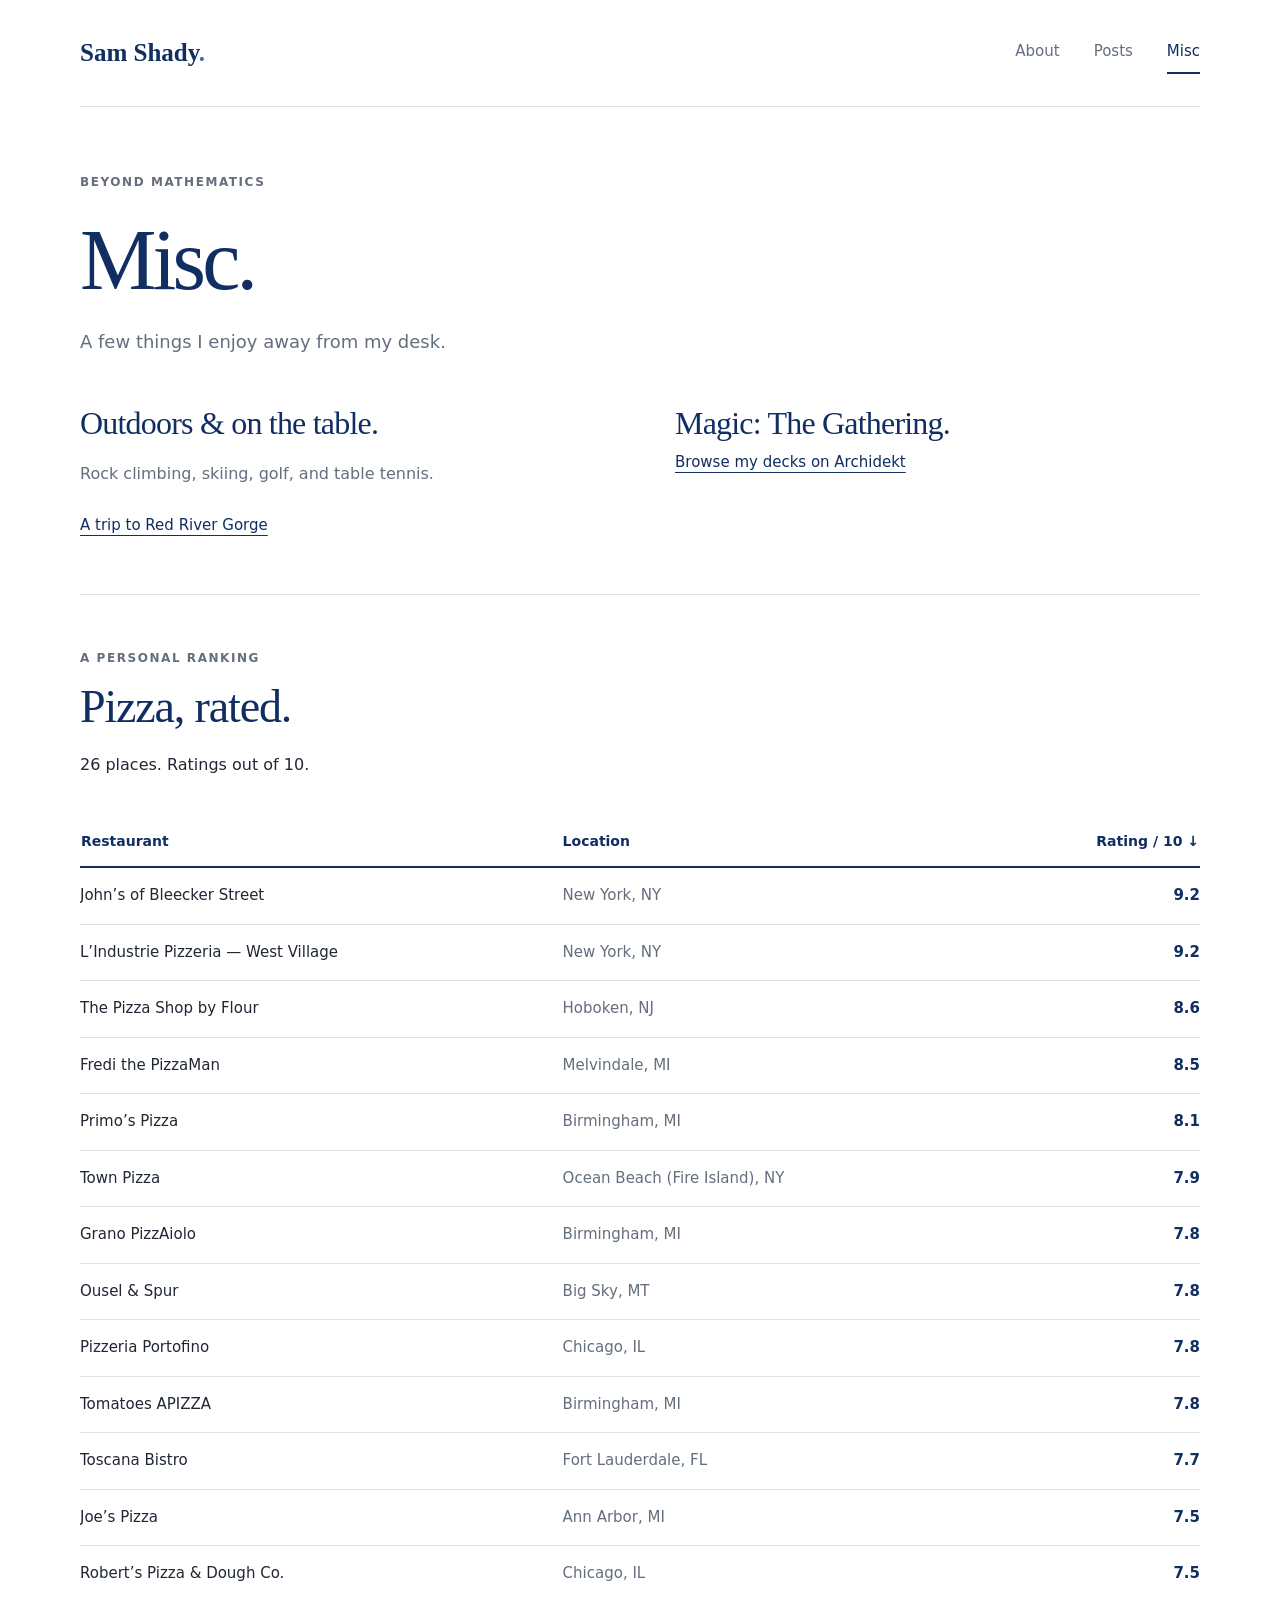
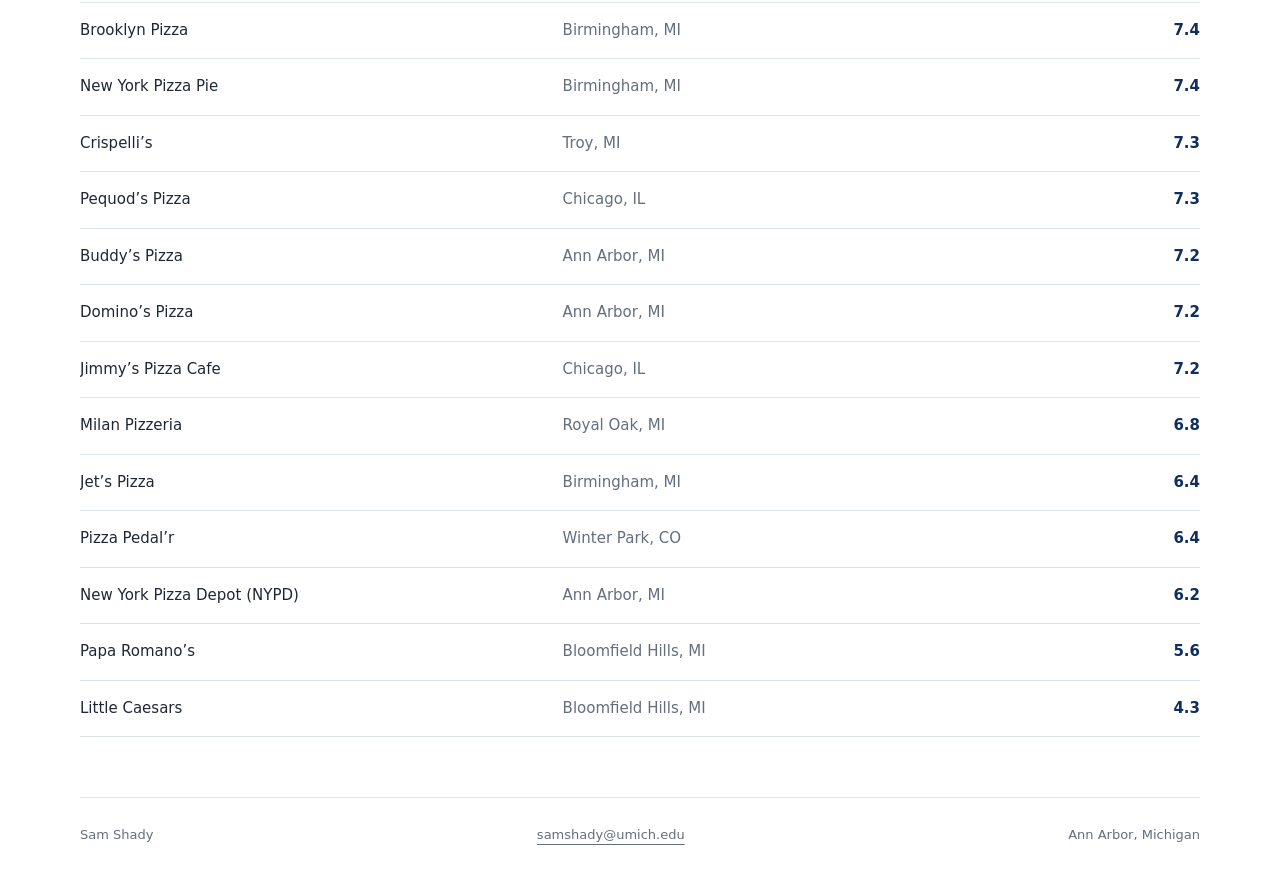
==== misc/index.html @ 06f69445 "Build Sam Shady's editorial portfolio with About, Posts, Misc, and News" ====
<!doctype html><html lang="en"><head><meta charset="utf-8"><meta name="viewport" content="width=device-width, initial-scale=1"><title>Misc | Sam Shady</title><meta name="description" content="Sam Shady is a University of Michigan mathematics student interested in topology, combinatorics, optimization, and computational mathematics."><link rel="icon" href="../assets/favicon.svg" type="image/svg+xml"><link rel="stylesheet" href="../assets/style.css"><script src="../assets/site.js" defer></script></head><body><a class="skip" href="#main">Skip to content</a><header><a class="wordmark" href="../">Sam Shady<span class="wordmark-dot">.</span></a><nav aria-label="Main navigation"><a href="../">About</a><a href="../posts/">Posts</a><a href="../misc/" aria-current="page">Misc</a></nav></header><main id="main"><section class="page-heading"><p class="eyebrow">Beyond mathematics</p><h1>Misc.</h1><p>A few things I enjoy away from my desk.</p></section><section class="hobbies" aria-label="Personal interests"><div><h2>Outdoors &amp; on the table.</h2><p>Rock climbing, skiing, golf, and table tennis.</p><a class="text-link" href="../posts/red-river-gorge/">A trip to Red River Gorge</a></div><div><h2>Magic: The Gathering.</h2><a class="text-link" href="https://archidekt.com/folders/1912060">Browse my decks on Archidekt</a></div></section><section class="section pizza-section"><div class="section-head"><p class="eyebrow">A personal ranking</p><h2>Pizza, rated.</h2><p>26 places. Ratings out of 10.</p></div><div class="table-wrap"><table id="pizza-table"><caption class="sr-only">Sam’s pizza ratings. Select a column heading to sort.</caption><thead><tr><th scope="col" aria-sort="none"><button type="button" data-sort="0">Restaurant</button></th><th scope="col" aria-sort="none"><button type="button" data-sort="1">Location</button></th><th scope="col" aria-sort="descending"><button type="button" data-sort="2">Rating / 10</button></th></tr></thead><tbody><tr><td>John’s of Bleecker Street</td><td>New York, NY</td><td class="rating">9.2</td></tr><tr><td>L’Industrie Pizzeria — West Village</td><td>New York, NY</td><td class="rating">9.2</td></tr><tr><td>The Pizza Shop by Flour</td><td>Hoboken, NJ</td><td class="rating">8.6</td></tr><tr><td>Fredi the PizzaMan</td><td>Melvindale, MI</td><td class="rating">8.5</td></tr><tr><td>Primo’s Pizza</td><td>Birmingham, MI</td><td class="rating">8.1</td></tr><tr><td>Town Pizza</td><td>Ocean Beach (Fire Island), NY</td><td class="rating">7.9</td></tr><tr><td>Grano PizzAiolo</td><td>Birmingham, MI</td><td class="rating">7.8</td></tr><tr><td>Ousel &amp; Spur</td><td>Big Sky, MT</td><td class="rating">7.8</td></tr><tr><td>Pizzeria Portofino</td><td>Chicago, IL</td><td class="rating">7.8</td></tr><tr><td>Tomatoes APIZZA</td><td>Birmingham, MI</td><td class="rating">7.8</td></tr><tr><td>Toscana Bistro</td><td>Fort Lauderdale, FL</td><td class="rating">7.7</td></tr><tr><td>Joe’s Pizza</td><td>Ann Arbor, MI</td><td class="rating">7.5</td></tr><tr><td>Robert’s Pizza &amp; Dough Co.</td><td>Chicago, IL</td><td class="rating">7.5</td></tr><tr><td>Brooklyn Pizza</td><td>Birmingham, MI</td><td class="rating">7.4</td></tr><tr><td>New York Pizza Pie</td><td>Birmingham, MI</td><td class="rating">7.4</td></tr><tr><td>Crispelli’s</td><td>Troy, MI</td><td class="rating">7.3</td></tr><tr><td>Pequod’s Pizza</td><td>Chicago, IL</td><td class="rating">7.3</td></tr><tr><td>Buddy’s Pizza</td><td>Ann Arbor, MI</td><td class="rating">7.2</td></tr><tr><td>Domino’s Pizza</td><td>Ann Arbor, MI</td><td class="rating">7.2</td></tr><tr><td>Jimmy’s Pizza Cafe</td><td>Chicago, IL</td><td class="rating">7.2</td></tr><tr><td>Milan Pizzeria</td><td>Royal Oak, MI</td><td class="rating">6.8</td></tr><tr><td>Jet’s Pizza</td><td>Birmingham, MI</td><td class="rating">6.4</td></tr><tr><td>Pizza Pedal’r</td><td>Winter Park, CO</td><td class="rating">6.4</td></tr><tr><td>New York Pizza Depot (NYPD)</td><td>Ann Arbor, MI</td><td class="rating">6.2</td></tr><tr><td>Papa Romano’s</td><td>Bloomfield Hills, MI</td><td class="rating">5.6</td></tr><tr><td>Little Caesars</td><td>Bloomfield Hills, MI</td><td class="rating">4.3</td></tr></tbody></table></div><p class="sr-only" id="sort-status" aria-live="polite"></p></section></main><footer><span>Sam Shady</span><a href="mailto:samshady@umich.edu">samshady@umich.edu</a><span>Ann Arbor, Michigan</span></footer></body></html>
---- assets/style.css ----
:root{--blue:#102e62;--ink:#202734;--muted:#646e7c;--line:#dce2ea;--pale:#f3f6fa;--serif:Georgia,'Times New Roman',serif}*{box-sizing:border-box}body{margin:0;background:#fff;color:var(--ink);font-family:system-ui,-apple-system,BlinkMacSystemFont,'Segoe UI',sans-serif;font-size:16px;line-height:1.7}a{color:var(--blue);text-decoration-thickness:1px;text-underline-offset:5px}a:hover{text-decoration:underline}a:focus-visible,button:focus-visible{outline:3px solid #4381ce;outline-offset:5px}header,main,footer{width:min(1120px,calc(100% - 96px));margin:auto}header{padding:32px 0;display:flex;justify-content:space-between;align-items:center;border-bottom:1px solid var(--line)}.wordmark{font:700 25px var(--serif);text-decoration:none;color:var(--blue)}.wordmark-dot,.heading-dot{color:#426aab}nav{display:flex;gap:34px}nav a{font-size:15px;text-decoration:none;padding:7px 0;color:var(--muted)}nav a[aria-current]{color:var(--blue);border-bottom:2px solid var(--blue)}h1,h2,h3{font-family:var(--serif);font-weight:400;color:var(--blue);line-height:1.13;margin:0}h1{font-size:clamp(52px,7vw,86px);letter-spacing:-.045em}h2{font-size:clamp(32px,4vw,46px);letter-spacing:-.025em}h3{font-size:27px}p{margin:18px 0}.eyebrow{font-size:12px;letter-spacing:.13em;text-transform:uppercase;color:var(--muted);font-weight:600;margin:0 0 20px;line-height:1.6}.intro{padding:78px 0 76px;display:grid;grid-template-columns:minmax(0,1fr) 240px;gap:80px;align-items:center}.bio{font-size:18px;line-height:1.85;margin:26px 0 28px;max-width:720px}.contact{display:flex;gap:12px 24px;flex-wrap:wrap;font-size:14px}.portrait{height:290px;background:var(--pale);border:1px solid var(--line);display:flex;flex-direction:column;justify-content:center;align-items:center;gap:36px;color:var(--muted);font-size:12px;letter-spacing:.05em}.portrait-initials{font:400 78px var(--serif);color:#a7b7ce}.section{padding:54px 0 60px;border-top:1px solid var(--line)}.section-head{margin-bottom:38px}.section-head .eyebrow{margin-bottom:13px}.research-grid{display:grid;grid-template-columns:1.15fr 1fr;gap:65px;align-items:start}.research-grid p{color:#414d5f}.text-link{display:inline-block;font-size:15px;margin-top:8px}.research-placeholder{margin:0}.research-placeholder>div{background:var(--pale);min-height:260px;border:1px solid var(--line);display:flex;align-items:center;justify-content:center;flex-direction:column;color:var(--muted)}.math-label{font:italic 62px var(--serif);color:#97abc7}.research-placeholder p{font-size:13px;color:var(--muted);margin:20px 0 0}figcaption{font-size:13px;color:var(--muted);margin-top:10px;line-height:1.6}.news{padding:0;margin:0;list-style:none}.news li{display:grid;grid-template-columns:160px 1fr;gap:28px;padding:21px 0;border-bottom:1px solid var(--line)}.news li:first-child{padding-top:0}.news li:last-child{border:0}.news time{color:var(--muted);font-size:14px;padding-top:3px}.news p{margin:0;max-width:760px}.course-year{display:grid;grid-template-columns:160px 1fr;gap:28px;margin-top:26px}.course-year h3{font-size:28px}.course-year ul{list-style:none;margin:0;padding:0}.course-year li{display:grid;grid-template-columns:95px 1fr 65px;gap:18px;padding:13px 0;border-bottom:1px solid var(--line);font-size:15px}.course-code{color:var(--muted);font-size:13px;padding-top:2px}.term{color:var(--muted);font-size:13px;text-align:right;padding-top:2px}.current{color:var(--blue);font-weight:600}footer{display:flex;justify-content:space-between;gap:20px;border-top:1px solid var(--line);padding:26px 0 34px;font-size:13px;color:var(--muted)}footer a{color:var(--muted)}.page-heading{padding:66px 0 48px}.page-heading>p:last-child{font-size:18px;color:var(--muted);margin-bottom:0}.filters{display:flex;gap:10px;flex-wrap:wrap;padding:0 0 28px;border-bottom:1px solid var(--line)}button{font:inherit;cursor:pointer} .filters button{font-size:14px;border:1px solid var(--line);background:white;color:var(--blue);padding:8px 21px;border-radius:2px}.filters button[aria-pressed=true]{background:var(--blue);color:white;border-color:var(--blue)}.post-row{display:grid;grid-template-columns:160px 1fr;gap:28px;border-bottom:1px solid var(--line);padding:34px 0}.post-row:last-child{border-bottom:0;margin-bottom:50px}.post-meta{font-size:13px;color:var(--muted);display:flex;flex-direction:column;gap:12px;padding-top:5px}.post-meta span{color:var(--blue);font-size:12px;text-transform:uppercase;letter-spacing:.09em}.post-row h2{font-size:32px;letter-spacing:-.02em}.post-row h2 a{text-decoration:none}.post-row p{margin:13px 0;color:#566171;max-width:740px;line-height:1.7}.read-link{font-size:14px}.post-detail{max-width:900px;margin:0 auto;padding:40px 0 65px}.back-link{display:inline-block;font-size:14px;margin-bottom:46px}.post-detail h1{font-size:clamp(40px,6vw,65px);max-width:900px;line-height:1.14;letter-spacing:-.035em}.detail-time{display:block;color:var(--muted);font-size:14px;margin:25px 0}.post-body{font-size:19px;line-height:1.8;margin-bottom:30px;max-width:780px}.post-figure{margin:36px 0 0}.post-figure img{display:block;width:100%;height:auto;max-height:1100px;object-fit:contain;background:var(--pale)}.pdf-preview{width:100%;height:820px;border:1px solid var(--line);margin-top:20px}.hobbies{display:grid;grid-template-columns:1fr 1fr;gap:70px;padding-bottom:56px}.hobbies h2{font-size:32px}.hobbies p{color:var(--muted)}.table-wrap{overflow:auto}table{border-collapse:collapse;width:100%;font-size:15px}th{text-align:left;border-bottom:2px solid var(--blue);color:var(--blue)}th button{color:inherit;padding:12px 0;background:none;border:0;text-align:left;font-size:14px;font-weight:600}th[aria-sort=descending] button::after{content:' ↓'}th[aria-sort=ascending] button::after{content:' ↑'}td{padding:15px 0;border-bottom:1px solid var(--line)}td+td,th+th{padding-left:22px}td:nth-child(2){color:var(--muted)}.rating{font-variant-numeric:tabular-nums;font-weight:600;color:var(--blue);text-align:right}th:last-child{text-align:right}th:last-child button{text-align:right}#empty-posts{padding:30px 0 80px;color:var(--muted)}[hidden]{display:none!important}.skip,.sr-only{position:absolute;width:1px;height:1px;padding:0;margin:-1px;overflow:hidden;clip:rect(0,0,0,0);white-space:nowrap;border:0}.skip:focus{clip:auto;width:auto;height:auto;padding:10px;top:0;left:0;z-index:10;background:white}
@media(max-width:800px){header,main,footer{width:calc(100% - 48px)}.intro{gap:35px;grid-template-columns:minmax(0,1fr) 170px;padding:55px 0}.portrait{height:230px}.bio{font-size:17px}.research-grid{gap:30px}.news li,.course-year,.post-row{grid-template-columns:125px 1fr;gap:18px}.course-year li{grid-template-columns:85px 1fr 58px;gap:10px}.hobbies{gap:30px}}
@media(max-width:600px){header,main,footer{width:calc(100% - 36px)}header{padding:22px 0}.wordmark{font-size:23px}nav{gap:18px}nav a{font-size:14px}.intro{grid-template-columns:1fr;gap:30px;padding:42px 0}.intro .eyebrow{font-size:11px;letter-spacing:.09em}.portrait{width:180px;height:210px;gap:25px}.portrait-initials{font-size:60px}.research-grid{grid-template-columns:1fr;gap:30px}.section{padding:38px 0}.section-head{margin-bottom:26px}.news li,.course-year,.post-row{grid-template-columns:1fr;gap:8px}.news li{padding:20px 0}.news time{font-size:13px}.course-year{margin-top:30px}.course-year li{grid-template-columns:78px minmax(0,1fr) 52px;gap:8px;font-size:14px}.course-code,.term{font-size:12px}.page-heading{padding:43px 0 30px}.post-row{padding:27px 0}.post-meta{flex-direction:row;justify-content:space-between;gap:10px}.post-row h2{font-size:29px}.hobbies{grid-template-columns:1fr;gap:34px;padding-bottom:40px}.hobbies h2{font-size:29px}.post-body{font-size:17px}.pdf-preview{height:570px}.detail-time{font-size:13px}.back-link{margin-bottom:30px}.post-detail{padding-top:25px}.post-detail h1{font-size:43px}footer{flex-wrap:wrap;justify-content:flex-start;gap:10px 25px;font-size:12px}table{font-size:14px}td:nth-child(2){font-size:13px}td{padding:13px 0}td+td,th+th{padding-left:14px}th button{font-size:13px}.pizza-section h2{font-size:40px}}
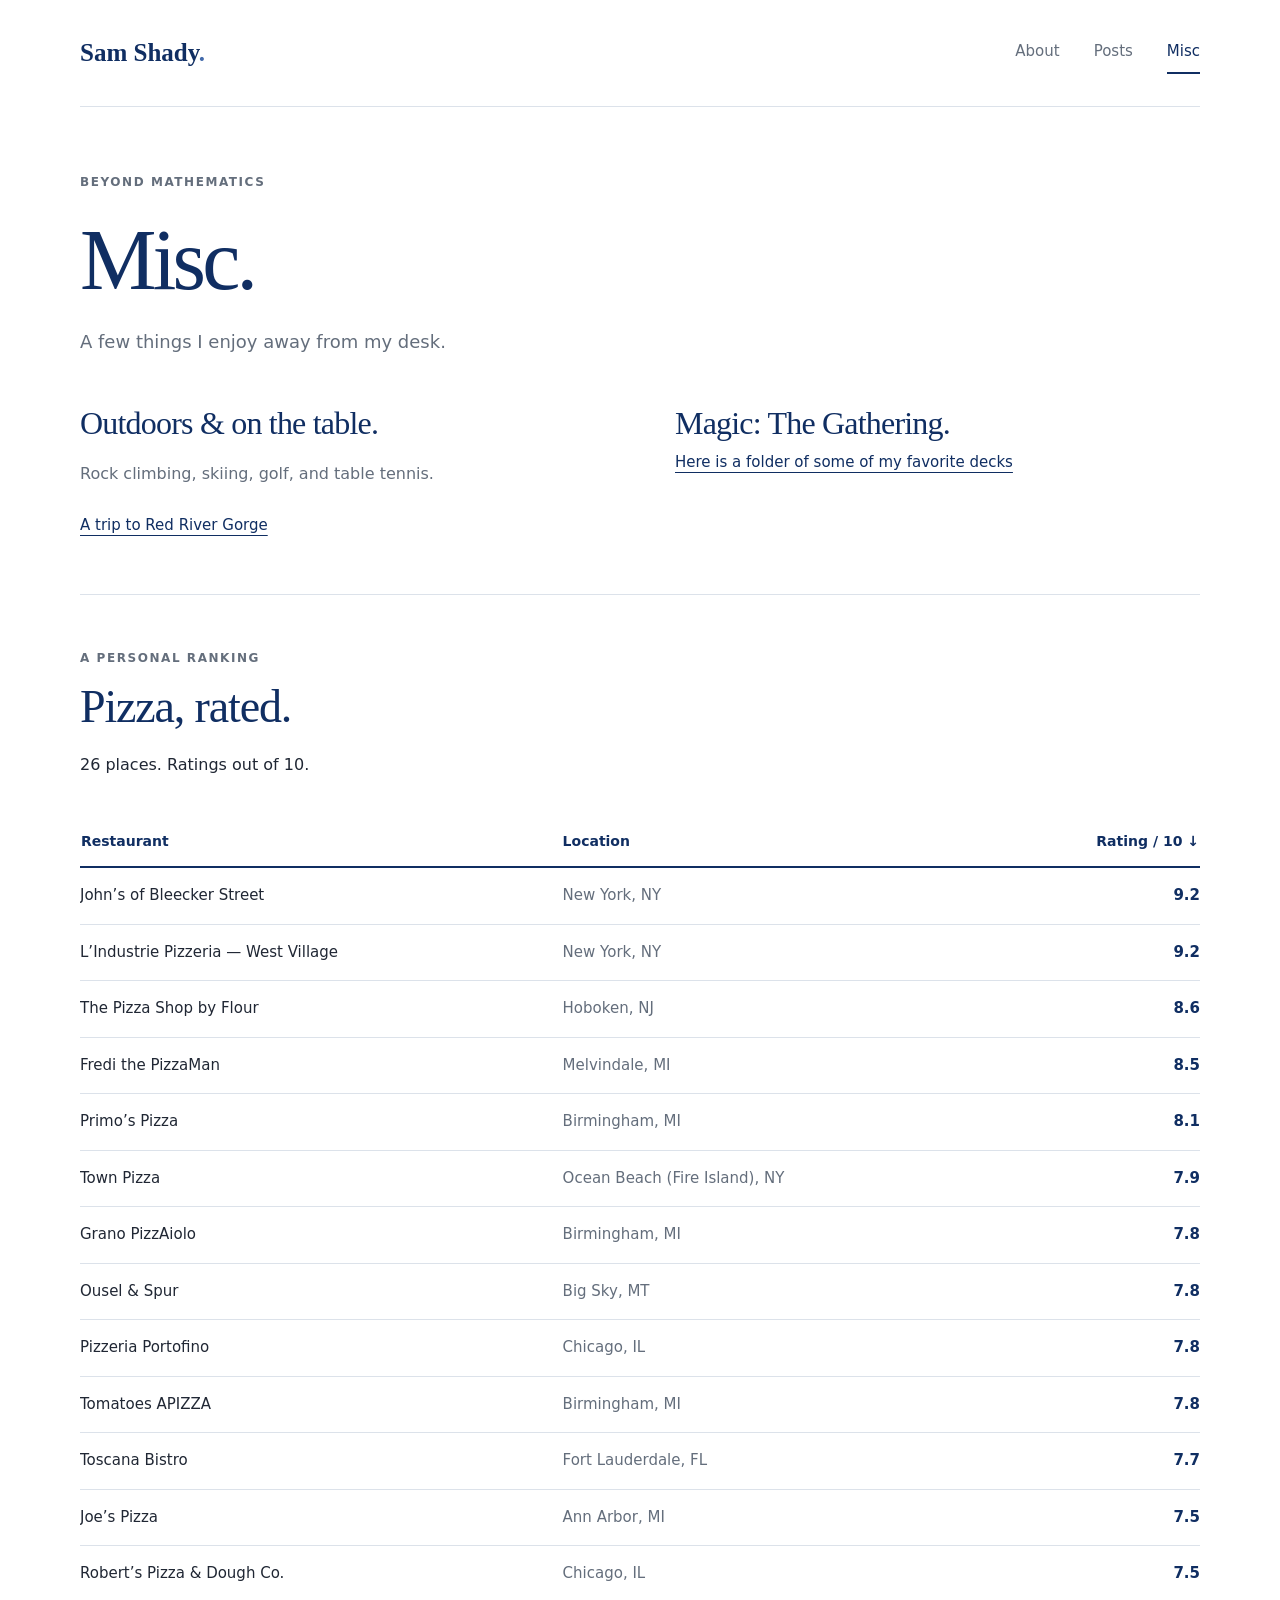
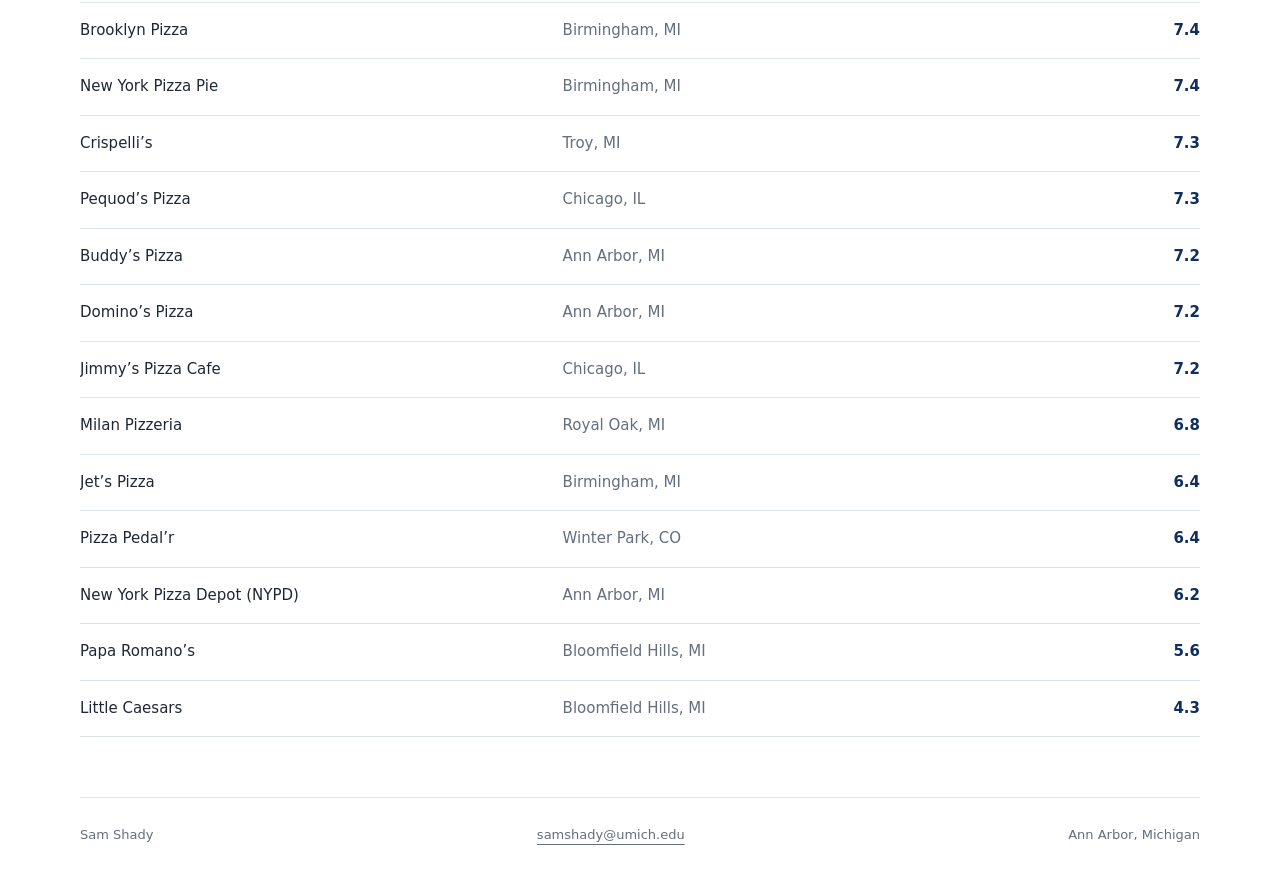
==== commit 35172736: "Clarify Magic deck folder highlights favorite decks" ====
--- a/misc/index.html
+++ b/misc/index.html
@@ -1 +1 @@
-<!doctype html><html lang="en"><head><meta charset="utf-8"><meta name="viewport" content="width=device-width, initial-scale=1"><title>Misc | Sam Shady</title><meta name="description" content="Sam Shady is a University of Michigan mathematics student interested in topology, combinatorics, optimization, and computational mathematics."><link rel="icon" href="../assets/favicon.svg" type="image/svg+xml"><link rel="stylesheet" href="../assets/style.css"><script src="../assets/site.js" defer></script></head><body><a class="skip" href="#main">Skip to content</a><header><a class="wordmark" href="../">Sam Shady<span class="wordmark-dot">.</span></a><nav aria-label="Main navigation"><a href="../">About</a><a href="../posts/">Posts</a><a href="../misc/" aria-current="page">Misc</a></nav></header><main id="main"><section class="page-heading"><p class="eyebrow">Beyond mathematics</p><h1>Misc.</h1><p>A few things I enjoy away from my desk.</p></section><section class="hobbies" aria-label="Personal interests"><div><h2>Outdoors &amp; on the table.</h2><p>Rock climbing, skiing, golf, and table tennis.</p><a class="text-link" href="../posts/red-river-gorge/">A trip to Red River Gorge</a></div><div><h2>Magic: The Gathering.</h2><a class="text-link" href="https://archidekt.com/folders/1912060">Browse my decks on Archidekt</a></div></section><section class="section pizza-section"><div class="section-head"><p class="eyebrow">A personal ranking</p><h2>Pizza, rated.</h2><p>26 places. Ratings out of 10.</p></div><div class="table-wrap"><table id="pizza-table"><caption class="sr-only">Sam’s pizza ratings. Select a column heading to sort.</caption><thead><tr><th scope="col" aria-sort="none"><button type="button" data-sort="0">Restaurant</button></th><th scope="col" aria-sort="none"><button type="button" data-sort="1">Location</button></th><th scope="col" aria-sort="descending"><button type="button" data-sort="2">Rating / 10</button></th></tr></thead><tbody><tr><td>John’s of Bleecker Street</td><td>New York, NY</td><td class="rating">9.2</td></tr><tr><td>L’Industrie Pizzeria — West Village</td><td>New York, NY</td><td class="rating">9.2</td></tr><tr><td>The Pizza Shop by Flour</td><td>Hoboken, NJ</td><td class="rating">8.6</td></tr><tr><td>Fredi the PizzaMan</td><td>Melvindale, MI</td><td class="rating">8.5</td></tr><tr><td>Primo’s Pizza</td><td>Birmingham, MI</td><td class="rating">8.1</td></tr><tr><td>Town Pizza</td><td>Ocean Beach (Fire Island), NY</td><td class="rating">7.9</td></tr><tr><td>Grano PizzAiolo</td><td>Birmingham, MI</td><td class="rating">7.8</td></tr><tr><td>Ousel &amp; Spur</td><td>Big Sky, MT</td><td class="rating">7.8</td></tr><tr><td>Pizzeria Portofino</td><td>Chicago, IL</td><td class="rating">7.8</td></tr><tr><td>Tomatoes APIZZA</td><td>Birmingham, MI</td><td class="rating">7.8</td></tr><tr><td>Toscana Bistro</td><td>Fort Lauderdale, FL</td><td class="rating">7.7</td></tr><tr><td>Joe’s Pizza</td><td>Ann Arbor, MI</td><td class="rating">7.5</td></tr><tr><td>Robert’s Pizza &amp; Dough Co.</td><td>Chicago, IL</td><td class="rating">7.5</td></tr><tr><td>Brooklyn Pizza</td><td>Birmingham, MI</td><td class="rating">7.4</td></tr><tr><td>New York Pizza Pie</td><td>Birmingham, MI</td><td class="rating">7.4</td></tr><tr><td>Crispelli’s</td><td>Troy, MI</td><td class="rating">7.3</td></tr><tr><td>Pequod’s Pizza</td><td>Chicago, IL</td><td class="rating">7.3</td></tr><tr><td>Buddy’s Pizza</td><td>Ann Arbor, MI</td><td class="rating">7.2</td></tr><tr><td>Domino’s Pizza</td><td>Ann Arbor, MI</td><td class="rating">7.2</td></tr><tr><td>Jimmy’s Pizza Cafe</td><td>Chicago, IL</td><td class="rating">7.2</td></tr><tr><td>Milan Pizzeria</td><td>Royal Oak, MI</td><td class="rating">6.8</td></tr><tr><td>Jet’s Pizza</td><td>Birmingham, MI</td><td class="rating">6.4</td></tr><tr><td>Pizza Pedal’r</td><td>Winter Park, CO</td><td class="rating">6.4</td></tr><tr><td>New York Pizza Depot (NYPD)</td><td>Ann Arbor, MI</td><td class="rating">6.2</td></tr><tr><td>Papa Romano’s</td><td>Bloomfield Hills, MI</td><td class="rating">5.6</td></tr><tr><td>Little Caesars</td><td>Bloomfield Hills, MI</td><td class="rating">4.3</td></tr></tbody></table></div><p class="sr-only" id="sort-status" aria-live="polite"></p></section></main><footer><span>Sam Shady</span><a href="mailto:samshady@umich.edu">samshady@umich.edu</a><span>Ann Arbor, Michigan</span></footer></body></html>+<!doctype html><html lang="en"><head><meta charset="utf-8"><meta name="viewport" content="width=device-width, initial-scale=1"><title>Misc | Sam Shady</title><meta name="description" content="Sam Shady is a University of Michigan mathematics student interested in topology, combinatorics, optimization, and computational mathematics."><link rel="icon" href="../assets/favicon.svg" type="image/svg+xml"><link rel="stylesheet" href="../assets/style.css"><script src="../assets/site.js" defer></script></head><body><a class="skip" href="#main">Skip to content</a><header><a class="wordmark" href="../">Sam Shady<span class="wordmark-dot">.</span></a><nav aria-label="Main navigation"><a href="../">About</a><a href="../posts/">Posts</a><a href="../misc/" aria-current="page">Misc</a></nav></header><main id="main"><section class="page-heading"><p class="eyebrow">Beyond mathematics</p><h1>Misc.</h1><p>A few things I enjoy away from my desk.</p></section><section class="hobbies" aria-label="Personal interests"><div><h2>Outdoors &amp; on the table.</h2><p>Rock climbing, skiing, golf, and table tennis.</p><a class="text-link" href="../posts/red-river-gorge/">A trip to Red River Gorge</a></div><div><h2>Magic: The Gathering.</h2><a class="text-link" href="https://archidekt.com/folders/1912060">Here is a folder of some of my favorite decks</a></div></section><section class="section pizza-section"><div class="section-head"><p class="eyebrow">A personal ranking</p><h2>Pizza, rated.</h2><p>26 places. Ratings out of 10.</p></div><div class="table-wrap"><table id="pizza-table"><caption class="sr-only">Sam’s pizza ratings. Select a column heading to sort.</caption><thead><tr><th scope="col" aria-sort="none"><button type="button" data-sort="0">Restaurant</button></th><th scope="col" aria-sort="none"><button type="button" data-sort="1">Location</button></th><th scope="col" aria-sort="descending"><button type="button" data-sort="2">Rating / 10</button></th></tr></thead><tbody><tr><td>John’s of Bleecker Street</td><td>New York, NY</td><td class="rating">9.2</td></tr><tr><td>L’Industrie Pizzeria — West Village</td><td>New York, NY</td><td class="rating">9.2</td></tr><tr><td>The Pizza Shop by Flour</td><td>Hoboken, NJ</td><td class="rating">8.6</td></tr><tr><td>Fredi the PizzaMan</td><td>Melvindale, MI</td><td class="rating">8.5</td></tr><tr><td>Primo’s Pizza</td><td>Birmingham, MI</td><td class="rating">8.1</td></tr><tr><td>Town Pizza</td><td>Ocean Beach (Fire Island), NY</td><td class="rating">7.9</td></tr><tr><td>Grano PizzAiolo</td><td>Birmingham, MI</td><td class="rating">7.8</td></tr><tr><td>Ousel &amp; Spur</td><td>Big Sky, MT</td><td class="rating">7.8</td></tr><tr><td>Pizzeria Portofino</td><td>Chicago, IL</td><td class="rating">7.8</td></tr><tr><td>Tomatoes APIZZA</td><td>Birmingham, MI</td><td class="rating">7.8</td></tr><tr><td>Toscana Bistro</td><td>Fort Lauderdale, FL</td><td class="rating">7.7</td></tr><tr><td>Joe’s Pizza</td><td>Ann Arbor, MI</td><td class="rating">7.5</td></tr><tr><td>Robert’s Pizza &amp; Dough Co.</td><td>Chicago, IL</td><td class="rating">7.5</td></tr><tr><td>Brooklyn Pizza</td><td>Birmingham, MI</td><td class="rating">7.4</td></tr><tr><td>New York Pizza Pie</td><td>Birmingham, MI</td><td class="rating">7.4</td></tr><tr><td>Crispelli’s</td><td>Troy, MI</td><td class="rating">7.3</td></tr><tr><td>Pequod’s Pizza</td><td>Chicago, IL</td><td class="rating">7.3</td></tr><tr><td>Buddy’s Pizza</td><td>Ann Arbor, MI</td><td class="rating">7.2</td></tr><tr><td>Domino’s Pizza</td><td>Ann Arbor, MI</td><td class="rating">7.2</td></tr><tr><td>Jimmy’s Pizza Cafe</td><td>Chicago, IL</td><td class="rating">7.2</td></tr><tr><td>Milan Pizzeria</td><td>Royal Oak, MI</td><td class="rating">6.8</td></tr><tr><td>Jet’s Pizza</td><td>Birmingham, MI</td><td class="rating">6.4</td></tr><tr><td>Pizza Pedal’r</td><td>Winter Park, CO</td><td class="rating">6.4</td></tr><tr><td>New York Pizza Depot (NYPD)</td><td>Ann Arbor, MI</td><td class="rating">6.2</td></tr><tr><td>Papa Romano’s</td><td>Bloomfield Hills, MI</td><td class="rating">5.6</td></tr><tr><td>Little Caesars</td><td>Bloomfield Hills, MI</td><td class="rating">4.3</td></tr></tbody></table></div><p class="sr-only" id="sort-status" aria-live="polite"></p></section></main><footer><span>Sam Shady</span><a href="mailto:samshady@umich.edu">samshady@umich.edu</a><span>Ann Arbor, Michigan</span></footer></body></html>
--- a/assets/style.css
+++ b/assets/style.css
@@ -1,3 +1,3 @@
-:root{--blue:#102e62;--ink:#202734;--muted:#646e7c;--line:#dce2ea;--pale:#f3f6fa;--serif:Georgia,'Times New Roman',serif}*{box-sizing:border-box}body{margin:0;background:#fff;color:var(--ink);font-family:system-ui,-apple-system,BlinkMacSystemFont,'Segoe UI',sans-serif;font-size:16px;line-height:1.7}a{color:var(--blue);text-decoration-thickness:1px;text-underline-offset:5px}a:hover{text-decoration:underline}a:focus-visible,button:focus-visible{outline:3px solid #4381ce;outline-offset:5px}header,main,footer{width:min(1120px,calc(100% - 96px));margin:auto}header{padding:32px 0;display:flex;justify-content:space-between;align-items:center;border-bottom:1px solid var(--line)}.wordmark{font:700 25px var(--serif);text-decoration:none;color:var(--blue)}.wordmark-dot,.heading-dot{color:#426aab}nav{display:flex;gap:34px}nav a{font-size:15px;text-decoration:none;padding:7px 0;color:var(--muted)}nav a[aria-current]{color:var(--blue);border-bottom:2px solid var(--blue)}h1,h2,h3{font-family:var(--serif);font-weight:400;color:var(--blue);line-height:1.13;margin:0}h1{font-size:clamp(52px,7vw,86px);letter-spacing:-.045em}h2{font-size:clamp(32px,4vw,46px);letter-spacing:-.025em}h3{font-size:27px}p{margin:18px 0}.eyebrow{font-size:12px;letter-spacing:.13em;text-transform:uppercase;color:var(--muted);font-weight:600;margin:0 0 20px;line-height:1.6}.intro{padding:78px 0 76px;display:grid;grid-template-columns:minmax(0,1fr) 240px;gap:80px;align-items:center}.bio{font-size:18px;line-height:1.85;margin:26px 0 28px;max-width:720px}.contact{display:flex;gap:12px 24px;flex-wrap:wrap;font-size:14px}.portrait{height:290px;background:var(--pale);border:1px solid var(--line);display:flex;flex-direction:column;justify-content:center;align-items:center;gap:36px;color:var(--muted);font-size:12px;letter-spacing:.05em}.portrait-initials{font:400 78px var(--serif);color:#a7b7ce}.section{padding:54px 0 60px;border-top:1px solid var(--line)}.section-head{margin-bottom:38px}.section-head .eyebrow{margin-bottom:13px}.research-grid{display:grid;grid-template-columns:1.15fr 1fr;gap:65px;align-items:start}.research-grid p{color:#414d5f}.text-link{display:inline-block;font-size:15px;margin-top:8px}.research-placeholder{margin:0}.research-placeholder>div{background:var(--pale);min-height:260px;border:1px solid var(--line);display:flex;align-items:center;justify-content:center;flex-direction:column;color:var(--muted)}.math-label{font:italic 62px var(--serif);color:#97abc7}.research-placeholder p{font-size:13px;color:var(--muted);margin:20px 0 0}figcaption{font-size:13px;color:var(--muted);margin-top:10px;line-height:1.6}.news{padding:0;margin:0;list-style:none}.news li{display:grid;grid-template-columns:160px 1fr;gap:28px;padding:21px 0;border-bottom:1px solid var(--line)}.news li:first-child{padding-top:0}.news li:last-child{border:0}.news time{color:var(--muted);font-size:14px;padding-top:3px}.news p{margin:0;max-width:760px}.course-year{display:grid;grid-template-columns:160px 1fr;gap:28px;margin-top:26px}.course-year h3{font-size:28px}.course-year ul{list-style:none;margin:0;padding:0}.course-year li{display:grid;grid-template-columns:95px 1fr 65px;gap:18px;padding:13px 0;border-bottom:1px solid var(--line);font-size:15px}.course-code{color:var(--muted);font-size:13px;padding-top:2px}.term{color:var(--muted);font-size:13px;text-align:right;padding-top:2px}.current{color:var(--blue);font-weight:600}footer{display:flex;justify-content:space-between;gap:20px;border-top:1px solid var(--line);padding:26px 0 34px;font-size:13px;color:var(--muted)}footer a{color:var(--muted)}.page-heading{padding:66px 0 48px}.page-heading>p:last-child{font-size:18px;color:var(--muted);margin-bottom:0}.filters{display:flex;gap:10px;flex-wrap:wrap;padding:0 0 28px;border-bottom:1px solid var(--line)}button{font:inherit;cursor:pointer} .filters button{font-size:14px;border:1px solid var(--line);background:white;color:var(--blue);padding:8px 21px;border-radius:2px}.filters button[aria-pressed=true]{background:var(--blue);color:white;border-color:var(--blue)}.post-row{display:grid;grid-template-columns:160px 1fr;gap:28px;border-bottom:1px solid var(--line);padding:34px 0}.post-row:last-child{border-bottom:0;margin-bottom:50px}.post-meta{font-size:13px;color:var(--muted);display:flex;flex-direction:column;gap:12px;padding-top:5px}.post-meta span{color:var(--blue);font-size:12px;text-transform:uppercase;letter-spacing:.09em}.post-row h2{font-size:32px;letter-spacing:-.02em}.post-row h2 a{text-decoration:none}.post-row p{margin:13px 0;color:#566171;max-width:740px;line-height:1.7}.read-link{font-size:14px}.post-detail{max-width:900px;margin:0 auto;padding:40px 0 65px}.back-link{display:inline-block;font-size:14px;margin-bottom:46px}.post-detail h1{font-size:clamp(40px,6vw,65px);max-width:900px;line-height:1.14;letter-spacing:-.035em}.detail-time{display:block;color:var(--muted);font-size:14px;margin:25px 0}.post-body{font-size:19px;line-height:1.8;margin-bottom:30px;max-width:780px}.post-figure{margin:36px 0 0}.post-figure img{display:block;width:100%;height:auto;max-height:1100px;object-fit:contain;background:var(--pale)}.pdf-preview{width:100%;height:820px;border:1px solid var(--line);margin-top:20px}.hobbies{display:grid;grid-template-columns:1fr 1fr;gap:70px;padding-bottom:56px}.hobbies h2{font-size:32px}.hobbies p{color:var(--muted)}.table-wrap{overflow:auto}table{border-collapse:collapse;width:100%;font-size:15px}th{text-align:left;border-bottom:2px solid var(--blue);color:var(--blue)}th button{color:inherit;padding:12px 0;background:none;border:0;text-align:left;font-size:14px;font-weight:600}th[aria-sort=descending] button::after{content:' ↓'}th[aria-sort=ascending] button::after{content:' ↑'}td{padding:15px 0;border-bottom:1px solid var(--line)}td+td,th+th{padding-left:22px}td:nth-child(2){color:var(--muted)}.rating{font-variant-numeric:tabular-nums;font-weight:600;color:var(--blue);text-align:right}th:last-child{text-align:right}th:last-child button{text-align:right}#empty-posts{padding:30px 0 80px;color:var(--muted)}[hidden]{display:none!important}.skip,.sr-only{position:absolute;width:1px;height:1px;padding:0;margin:-1px;overflow:hidden;clip:rect(0,0,0,0);white-space:nowrap;border:0}.skip:focus{clip:auto;width:auto;height:auto;padding:10px;top:0;left:0;z-index:10;background:white}
+:root{--blue:#102e62;--ink:#202734;--muted:#646e7c;--line:#dce2ea;--pale:#f3f6fa;--serif:Georgia,'Times New Roman',serif}*{box-sizing:border-box}body{margin:0;background:#fff;color:var(--ink);font-family:system-ui,-apple-system,BlinkMacSystemFont,'Segoe UI',sans-serif;font-size:16px;line-height:1.7}a{color:var(--blue);text-decoration-thickness:1px;text-underline-offset:5px}a:hover{text-decoration:underline}a:focus-visible,button:focus-visible{outline:3px solid #4381ce;outline-offset:5px}header,main,footer{width:min(1120px,calc(100% - 96px));margin:auto}header{padding:32px 0;display:flex;justify-content:space-between;align-items:center;border-bottom:1px solid var(--line)}.wordmark{font:700 25px var(--serif);text-decoration:none;color:var(--blue)}.wordmark-dot,.heading-dot{color:#426aab}nav{display:flex;gap:34px}nav a{font-size:15px;text-decoration:none;padding:7px 0;color:var(--muted)}nav a[aria-current]{color:var(--blue);border-bottom:2px solid var(--blue)}h1,h2,h3{font-family:var(--serif);font-weight:400;color:var(--blue);line-height:1.13;margin:0}h1{font-size:clamp(52px,7vw,86px);letter-spacing:-.045em}h2{font-size:clamp(32px,4vw,46px);letter-spacing:-.025em}h3{font-size:27px}p{margin:18px 0}.eyebrow{font-size:12px;letter-spacing:.13em;text-transform:uppercase;color:var(--muted);font-weight:600;margin:0 0 20px;line-height:1.6}.intro{padding:78px 0 76px;display:grid;grid-template-columns:minmax(0,1fr) 240px;gap:80px;align-items:center}.intro h1{font-size:clamp(44px,6vw,72px)}.bio{font-size:18px;line-height:1.85;margin:26px 0 28px;max-width:720px}.contact{display:flex;gap:12px 24px;flex-wrap:wrap;font-size:14px}.portrait{height:290px;background:var(--pale);border:1px solid var(--line);display:flex;flex-direction:column;justify-content:center;align-items:center;gap:36px;color:var(--muted);font-size:12px;letter-spacing:.05em}.portrait-initials{font:400 78px var(--serif);color:#a7b7ce}.section{padding:54px 0 60px;border-top:1px solid var(--line)}.section-head{margin-bottom:38px}.section-head .eyebrow{margin-bottom:13px}.research-grid{display:grid;grid-template-columns:1.15fr 1fr;gap:65px;align-items:start}.research-grid p{color:#414d5f}.text-link{display:inline-block;font-size:15px;margin-top:8px}.research-placeholder{margin:0}.research-placeholder>div{background:var(--pale);min-height:260px;border:1px solid var(--line);display:flex;align-items:center;justify-content:center;flex-direction:column;color:var(--muted)}.math-label{font:italic 62px var(--serif);color:#97abc7}.research-placeholder p{font-size:13px;color:var(--muted);margin:20px 0 0}figcaption{font-size:13px;color:var(--muted);margin-top:10px;line-height:1.6}.news{padding:0;margin:0;list-style:none}.news li{display:grid;grid-template-columns:160px 1fr;gap:28px;padding:21px 0;border-bottom:1px solid var(--line)}.news li:first-child{padding-top:0}.news li:last-child{border:0}.news time{color:var(--muted);font-size:14px;padding-top:3px}.news p{margin:0;max-width:760px}.course-year{display:grid;grid-template-columns:160px 1fr;gap:28px;margin-top:26px}.course-year h3{font-size:28px}.course-year ul{list-style:none;margin:0;padding:0}.course-year li{display:grid;grid-template-columns:95px 1fr 65px;gap:18px;padding:13px 0;border-bottom:1px solid var(--line);font-size:15px}.course-code{color:var(--muted);font-size:13px;padding-top:2px}.term{color:var(--muted);font-size:13px;text-align:right;padding-top:2px}.current{color:var(--blue);font-weight:600}footer{display:flex;justify-content:space-between;gap:20px;border-top:1px solid var(--line);padding:26px 0 34px;font-size:13px;color:var(--muted)}footer a{color:var(--muted)}.page-heading{padding:66px 0 48px}.page-heading>p:last-child{font-size:18px;color:var(--muted);margin-bottom:0}.filters{display:flex;gap:10px;flex-wrap:wrap;padding:0 0 28px;border-bottom:1px solid var(--line)}button{font:inherit;cursor:pointer} .filters button{font-size:14px;border:1px solid var(--line);background:white;color:var(--blue);padding:8px 21px;border-radius:2px}.filters button[aria-pressed=true]{background:var(--blue);color:white;border-color:var(--blue)}.post-row{display:grid;grid-template-columns:160px 1fr;gap:28px;border-bottom:1px solid var(--line);padding:34px 0}.post-row:last-child{border-bottom:0;margin-bottom:50px}.post-meta{font-size:13px;color:var(--muted);display:flex;flex-direction:column;gap:12px;padding-top:5px}.post-meta span{color:var(--blue);font-size:12px;text-transform:uppercase;letter-spacing:.09em}.post-row h2{font-size:32px;letter-spacing:-.02em}.post-row h2 a{text-decoration:none}.post-row p{margin:13px 0;color:#566171;max-width:740px;line-height:1.7}.read-link{font-size:14px}.post-detail{max-width:900px;margin:0 auto;padding:40px 0 65px}.back-link{display:inline-block;font-size:14px;margin-bottom:46px}.post-detail h1{font-size:clamp(40px,6vw,65px);max-width:900px;line-height:1.14;letter-spacing:-.035em}.detail-time{display:block;color:var(--muted);font-size:14px;margin:25px 0}.post-body{font-size:19px;line-height:1.8;margin-bottom:30px;max-width:780px}.post-figure{margin:36px 0 0}.post-figure img{display:block;width:100%;height:auto;max-height:1100px;object-fit:contain;background:var(--pale)}.pdf-preview{width:100%;height:820px;border:1px solid var(--line);margin-top:20px}.hobbies{display:grid;grid-template-columns:1fr 1fr;gap:70px;padding-bottom:56px}.hobbies h2{font-size:32px}.hobbies p{color:var(--muted)}.table-wrap{overflow:auto}table{border-collapse:collapse;width:100%;font-size:15px}th{text-align:left;border-bottom:2px solid var(--blue);color:var(--blue)}th button{color:inherit;padding:12px 0;background:none;border:0;text-align:left;font-size:14px;font-weight:600}th[aria-sort=descending] button::after{content:' ↓'}th[aria-sort=ascending] button::after{content:' ↑'}td{padding:15px 0;border-bottom:1px solid var(--line)}td+td,th+th{padding-left:22px}td:nth-child(2){color:var(--muted)}.rating{font-variant-numeric:tabular-nums;font-weight:600;color:var(--blue);text-align:right}th:last-child{text-align:right}th:last-child button{text-align:right}#empty-posts{padding:30px 0 80px;color:var(--muted)}[hidden]{display:none!important}.skip,.sr-only{position:absolute;width:1px;height:1px;padding:0;margin:-1px;overflow:hidden;clip:rect(0,0,0,0);white-space:nowrap;border:0}.skip:focus{clip:auto;width:auto;height:auto;padding:10px;top:0;left:0;z-index:10;background:white}
 @media(max-width:800px){header,main,footer{width:calc(100% - 48px)}.intro{gap:35px;grid-template-columns:minmax(0,1fr) 170px;padding:55px 0}.portrait{height:230px}.bio{font-size:17px}.research-grid{gap:30px}.news li,.course-year,.post-row{grid-template-columns:125px 1fr;gap:18px}.course-year li{grid-template-columns:85px 1fr 58px;gap:10px}.hobbies{gap:30px}}
 @media(max-width:600px){header,main,footer{width:calc(100% - 36px)}header{padding:22px 0}.wordmark{font-size:23px}nav{gap:18px}nav a{font-size:14px}.intro{grid-template-columns:1fr;gap:30px;padding:42px 0}.intro .eyebrow{font-size:11px;letter-spacing:.09em}.portrait{width:180px;height:210px;gap:25px}.portrait-initials{font-size:60px}.research-grid{grid-template-columns:1fr;gap:30px}.section{padding:38px 0}.section-head{margin-bottom:26px}.news li,.course-year,.post-row{grid-template-columns:1fr;gap:8px}.news li{padding:20px 0}.news time{font-size:13px}.course-year{margin-top:30px}.course-year li{grid-template-columns:78px minmax(0,1fr) 52px;gap:8px;font-size:14px}.course-code,.term{font-size:12px}.page-heading{padding:43px 0 30px}.post-row{padding:27px 0}.post-meta{flex-direction:row;justify-content:space-between;gap:10px}.post-row h2{font-size:29px}.hobbies{grid-template-columns:1fr;gap:34px;padding-bottom:40px}.hobbies h2{font-size:29px}.post-body{font-size:17px}.pdf-preview{height:570px}.detail-time{font-size:13px}.back-link{margin-bottom:30px}.post-detail{padding-top:25px}.post-detail h1{font-size:43px}footer{flex-wrap:wrap;justify-content:flex-start;gap:10px 25px;font-size:12px}table{font-size:14px}td:nth-child(2){font-size:13px}td{padding:13px 0}td+td,th+th{padding-left:14px}th button{font-size:13px}.pizza-section h2{font-size:40px}}
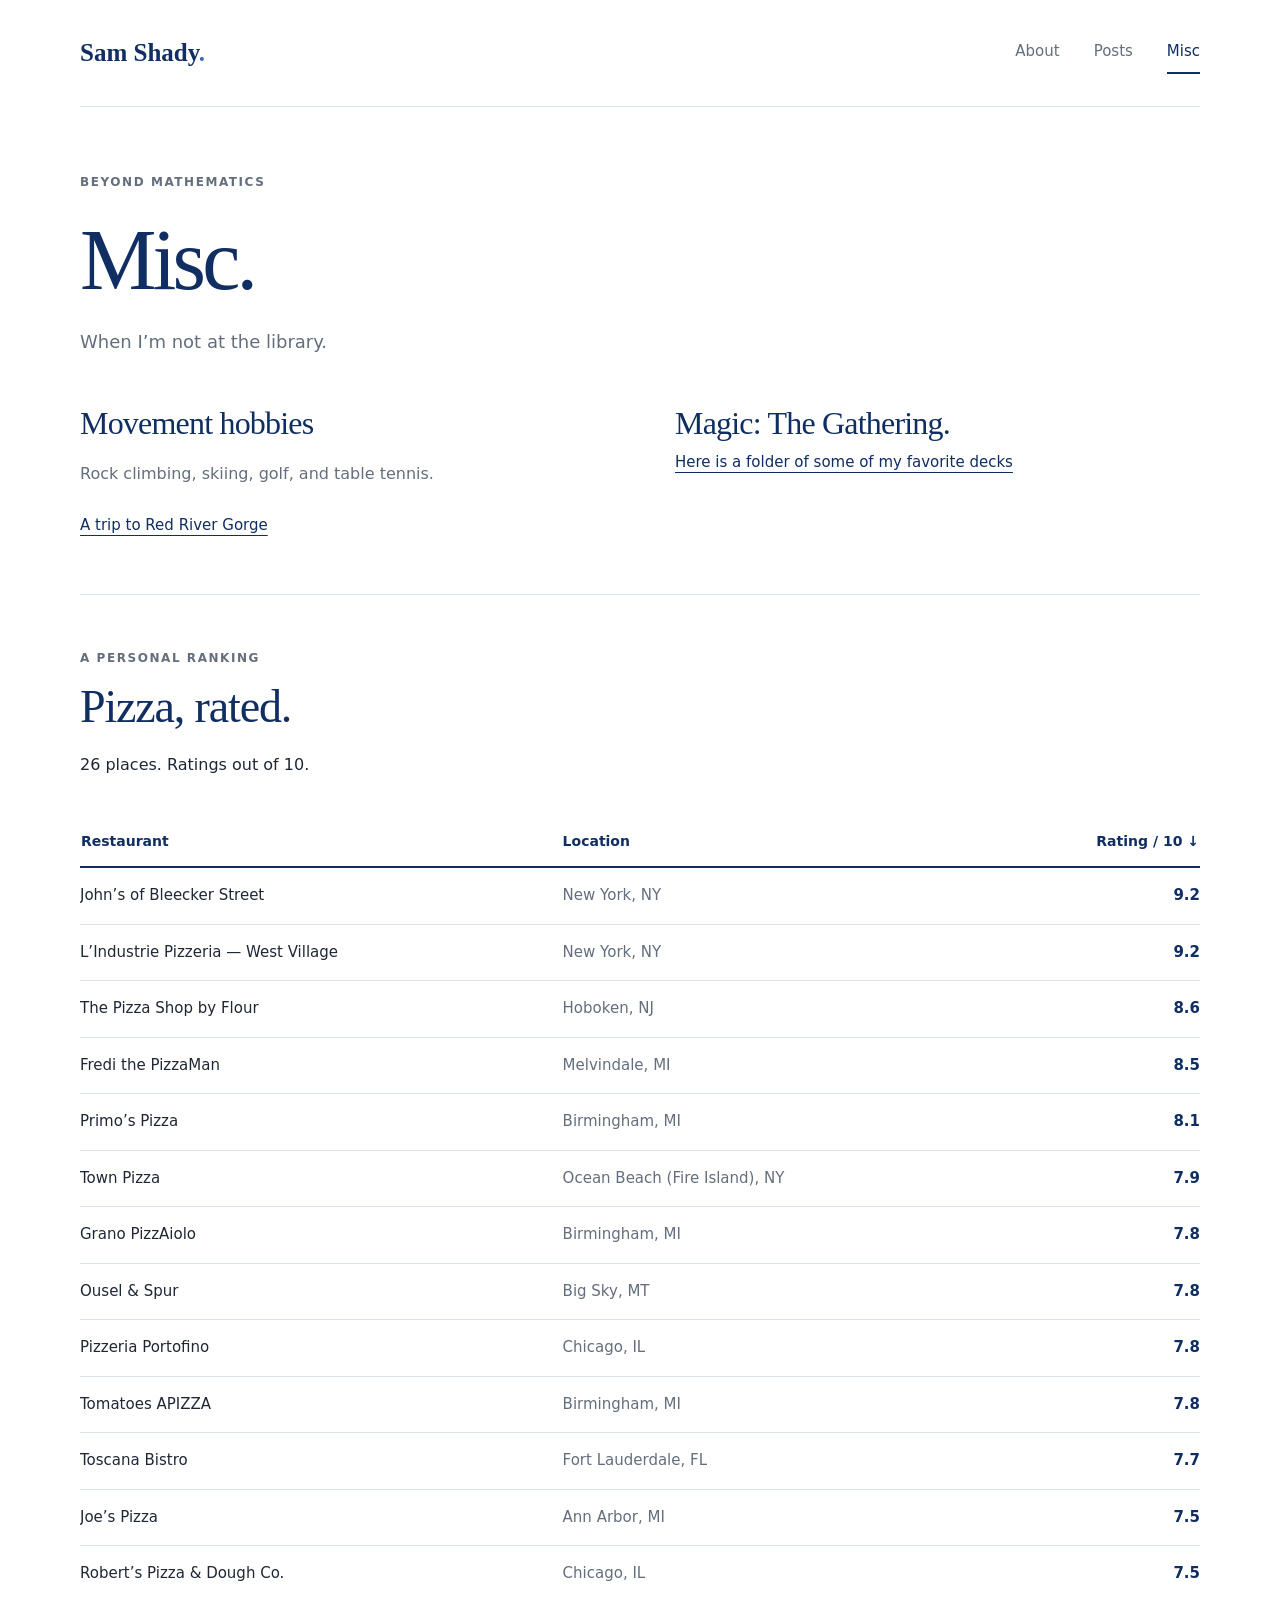
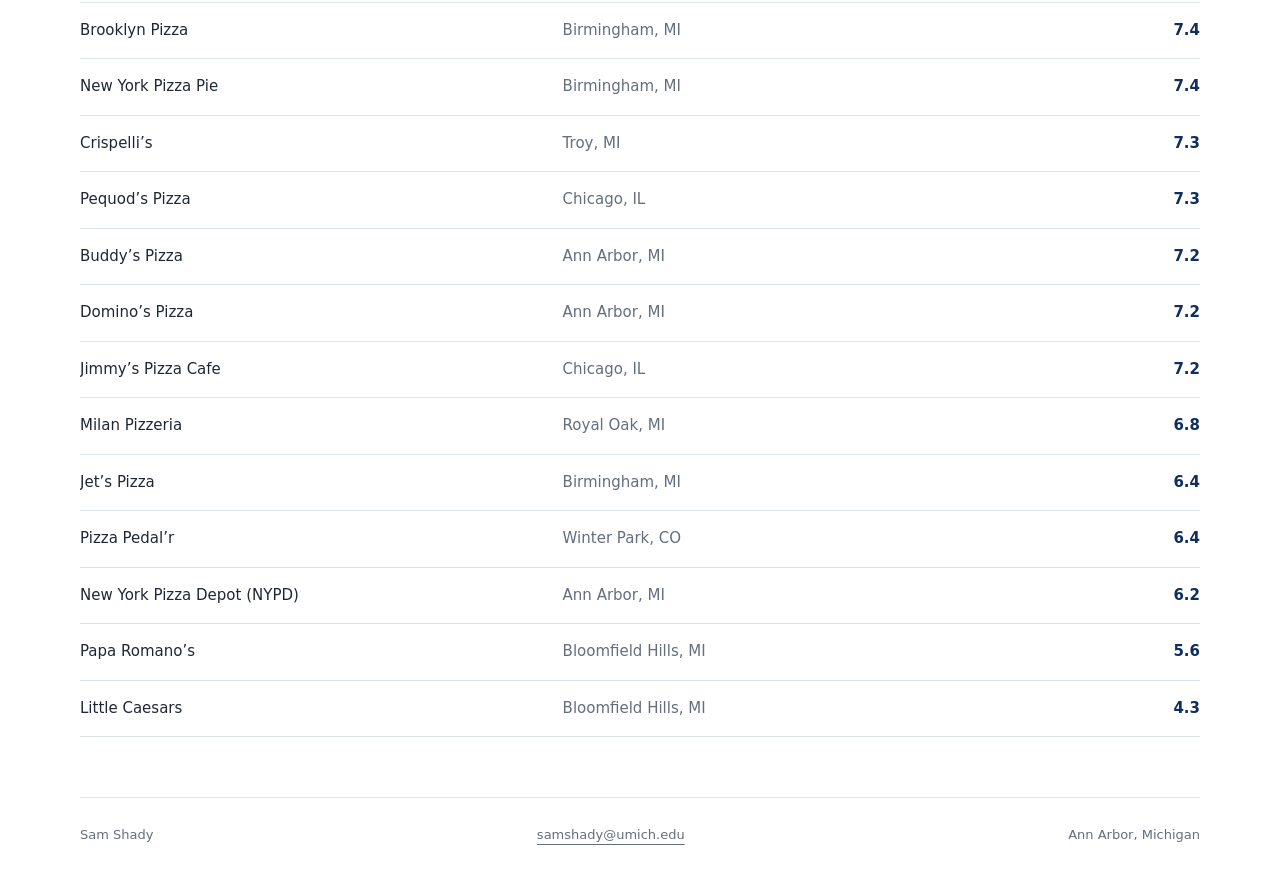
==== commit 49a1b968: "Update coursework and personal interests headings" ====
--- a/misc/index.html
+++ b/misc/index.html
@@ -1 +1 @@
-<!doctype html><html lang="en"><head><meta charset="utf-8"><meta name="viewport" content="width=device-width, initial-scale=1"><title>Misc | Sam Shady</title><meta name="description" content="Sam Shady is a University of Michigan mathematics student interested in topology, combinatorics, optimization, and computational mathematics."><link rel="icon" href="../assets/favicon.svg" type="image/svg+xml"><link rel="stylesheet" href="../assets/style.css"><script src="../assets/site.js" defer></script></head><body><a class="skip" href="#main">Skip to content</a><header><a class="wordmark" href="../">Sam Shady<span class="wordmark-dot">.</span></a><nav aria-label="Main navigation"><a href="../">About</a><a href="../posts/">Posts</a><a href="../misc/" aria-current="page">Misc</a></nav></header><main id="main"><section class="page-heading"><p class="eyebrow">Beyond mathematics</p><h1>Misc.</h1><p>A few things I enjoy away from my desk.</p></section><section class="hobbies" aria-label="Personal interests"><div><h2>Outdoors &amp; on the table.</h2><p>Rock climbing, skiing, golf, and table tennis.</p><a class="text-link" href="../posts/red-river-gorge/">A trip to Red River Gorge</a></div><div><h2>Magic: The Gathering.</h2><a class="text-link" href="https://archidekt.com/folders/1912060">Here is a folder of some of my favorite decks</a></div></section><section class="section pizza-section"><div class="section-head"><p class="eyebrow">A personal ranking</p><h2>Pizza, rated.</h2><p>26 places. Ratings out of 10.</p></div><div class="table-wrap"><table id="pizza-table"><caption class="sr-only">Sam’s pizza ratings. Select a column heading to sort.</caption><thead><tr><th scope="col" aria-sort="none"><button type="button" data-sort="0">Restaurant</button></th><th scope="col" aria-sort="none"><button type="button" data-sort="1">Location</button></th><th scope="col" aria-sort="descending"><button type="button" data-sort="2">Rating / 10</button></th></tr></thead><tbody><tr><td>John’s of Bleecker Street</td><td>New York, NY</td><td class="rating">9.2</td></tr><tr><td>L’Industrie Pizzeria — West Village</td><td>New York, NY</td><td class="rating">9.2</td></tr><tr><td>The Pizza Shop by Flour</td><td>Hoboken, NJ</td><td class="rating">8.6</td></tr><tr><td>Fredi the PizzaMan</td><td>Melvindale, MI</td><td class="rating">8.5</td></tr><tr><td>Primo’s Pizza</td><td>Birmingham, MI</td><td class="rating">8.1</td></tr><tr><td>Town Pizza</td><td>Ocean Beach (Fire Island), NY</td><td class="rating">7.9</td></tr><tr><td>Grano PizzAiolo</td><td>Birmingham, MI</td><td class="rating">7.8</td></tr><tr><td>Ousel &amp; Spur</td><td>Big Sky, MT</td><td class="rating">7.8</td></tr><tr><td>Pizzeria Portofino</td><td>Chicago, IL</td><td class="rating">7.8</td></tr><tr><td>Tomatoes APIZZA</td><td>Birmingham, MI</td><td class="rating">7.8</td></tr><tr><td>Toscana Bistro</td><td>Fort Lauderdale, FL</td><td class="rating">7.7</td></tr><tr><td>Joe’s Pizza</td><td>Ann Arbor, MI</td><td class="rating">7.5</td></tr><tr><td>Robert’s Pizza &amp; Dough Co.</td><td>Chicago, IL</td><td class="rating">7.5</td></tr><tr><td>Brooklyn Pizza</td><td>Birmingham, MI</td><td class="rating">7.4</td></tr><tr><td>New York Pizza Pie</td><td>Birmingham, MI</td><td class="rating">7.4</td></tr><tr><td>Crispelli’s</td><td>Troy, MI</td><td class="rating">7.3</td></tr><tr><td>Pequod’s Pizza</td><td>Chicago, IL</td><td class="rating">7.3</td></tr><tr><td>Buddy’s Pizza</td><td>Ann Arbor, MI</td><td class="rating">7.2</td></tr><tr><td>Domino’s Pizza</td><td>Ann Arbor, MI</td><td class="rating">7.2</td></tr><tr><td>Jimmy’s Pizza Cafe</td><td>Chicago, IL</td><td class="rating">7.2</td></tr><tr><td>Milan Pizzeria</td><td>Royal Oak, MI</td><td class="rating">6.8</td></tr><tr><td>Jet’s Pizza</td><td>Birmingham, MI</td><td class="rating">6.4</td></tr><tr><td>Pizza Pedal’r</td><td>Winter Park, CO</td><td class="rating">6.4</td></tr><tr><td>New York Pizza Depot (NYPD)</td><td>Ann Arbor, MI</td><td class="rating">6.2</td></tr><tr><td>Papa Romano’s</td><td>Bloomfield Hills, MI</td><td class="rating">5.6</td></tr><tr><td>Little Caesars</td><td>Bloomfield Hills, MI</td><td class="rating">4.3</td></tr></tbody></table></div><p class="sr-only" id="sort-status" aria-live="polite"></p></section></main><footer><span>Sam Shady</span><a href="mailto:samshady@umich.edu">samshady@umich.edu</a><span>Ann Arbor, Michigan</span></footer></body></html>+<!doctype html><html lang="en"><head><meta charset="utf-8"><meta name="viewport" content="width=device-width, initial-scale=1"><title>Misc | Sam Shady</title><meta name="description" content="Sam Shady is a University of Michigan mathematics student interested in topology, combinatorics, optimization, and computational mathematics."><link rel="icon" href="../assets/favicon.svg" type="image/svg+xml"><link rel="stylesheet" href="../assets/style.css"><script src="../assets/site.js" defer></script></head><body><a class="skip" href="#main">Skip to content</a><header><a class="wordmark" href="../">Sam Shady<span class="wordmark-dot">.</span></a><nav aria-label="Main navigation"><a href="../">About</a><a href="../posts/">Posts</a><a href="../misc/" aria-current="page">Misc</a></nav></header><main id="main"><section class="page-heading"><p class="eyebrow">Beyond mathematics</p><h1>Misc.</h1><p>When I’m not at the library.</p></section><section class="hobbies" aria-label="Personal interests"><div><h2>Movement hobbies</h2><p>Rock climbing, skiing, golf, and table tennis.</p><a class="text-link" href="../posts/red-river-gorge/">A trip to Red River Gorge</a></div><div><h2>Magic: The Gathering.</h2><a class="text-link" href="https://archidekt.com/folders/1912060">Here is a folder of some of my favorite decks</a></div></section><section class="section pizza-section"><div class="section-head"><p class="eyebrow">A personal ranking</p><h2>Pizza, rated.</h2><p>26 places. Ratings out of 10.</p></div><div class="table-wrap"><table id="pizza-table"><caption class="sr-only">Sam’s pizza ratings. Select a column heading to sort.</caption><thead><tr><th scope="col" aria-sort="none"><button type="button" data-sort="0">Restaurant</button></th><th scope="col" aria-sort="none"><button type="button" data-sort="1">Location</button></th><th scope="col" aria-sort="descending"><button type="button" data-sort="2">Rating / 10</button></th></tr></thead><tbody><tr><td>John’s of Bleecker Street</td><td>New York, NY</td><td class="rating">9.2</td></tr><tr><td>L’Industrie Pizzeria — West Village</td><td>New York, NY</td><td class="rating">9.2</td></tr><tr><td>The Pizza Shop by Flour</td><td>Hoboken, NJ</td><td class="rating">8.6</td></tr><tr><td>Fredi the PizzaMan</td><td>Melvindale, MI</td><td class="rating">8.5</td></tr><tr><td>Primo’s Pizza</td><td>Birmingham, MI</td><td class="rating">8.1</td></tr><tr><td>Town Pizza</td><td>Ocean Beach (Fire Island), NY</td><td class="rating">7.9</td></tr><tr><td>Grano PizzAiolo</td><td>Birmingham, MI</td><td class="rating">7.8</td></tr><tr><td>Ousel &amp; Spur</td><td>Big Sky, MT</td><td class="rating">7.8</td></tr><tr><td>Pizzeria Portofino</td><td>Chicago, IL</td><td class="rating">7.8</td></tr><tr><td>Tomatoes APIZZA</td><td>Birmingham, MI</td><td class="rating">7.8</td></tr><tr><td>Toscana Bistro</td><td>Fort Lauderdale, FL</td><td class="rating">7.7</td></tr><tr><td>Joe’s Pizza</td><td>Ann Arbor, MI</td><td class="rating">7.5</td></tr><tr><td>Robert’s Pizza &amp; Dough Co.</td><td>Chicago, IL</td><td class="rating">7.5</td></tr><tr><td>Brooklyn Pizza</td><td>Birmingham, MI</td><td class="rating">7.4</td></tr><tr><td>New York Pizza Pie</td><td>Birmingham, MI</td><td class="rating">7.4</td></tr><tr><td>Crispelli’s</td><td>Troy, MI</td><td class="rating">7.3</td></tr><tr><td>Pequod’s Pizza</td><td>Chicago, IL</td><td class="rating">7.3</td></tr><tr><td>Buddy’s Pizza</td><td>Ann Arbor, MI</td><td class="rating">7.2</td></tr><tr><td>Domino’s Pizza</td><td>Ann Arbor, MI</td><td class="rating">7.2</td></tr><tr><td>Jimmy’s Pizza Cafe</td><td>Chicago, IL</td><td class="rating">7.2</td></tr><tr><td>Milan Pizzeria</td><td>Royal Oak, MI</td><td class="rating">6.8</td></tr><tr><td>Jet’s Pizza</td><td>Birmingham, MI</td><td class="rating">6.4</td></tr><tr><td>Pizza Pedal’r</td><td>Winter Park, CO</td><td class="rating">6.4</td></tr><tr><td>New York Pizza Depot (NYPD)</td><td>Ann Arbor, MI</td><td class="rating">6.2</td></tr><tr><td>Papa Romano’s</td><td>Bloomfield Hills, MI</td><td class="rating">5.6</td></tr><tr><td>Little Caesars</td><td>Bloomfield Hills, MI</td><td class="rating">4.3</td></tr></tbody></table></div><p class="sr-only" id="sort-status" aria-live="polite"></p></section></main><footer><span>Sam Shady</span><a href="mailto:samshady@umich.edu">samshady@umich.edu</a><span>Ann Arbor, Michigan</span></footer></body></html>
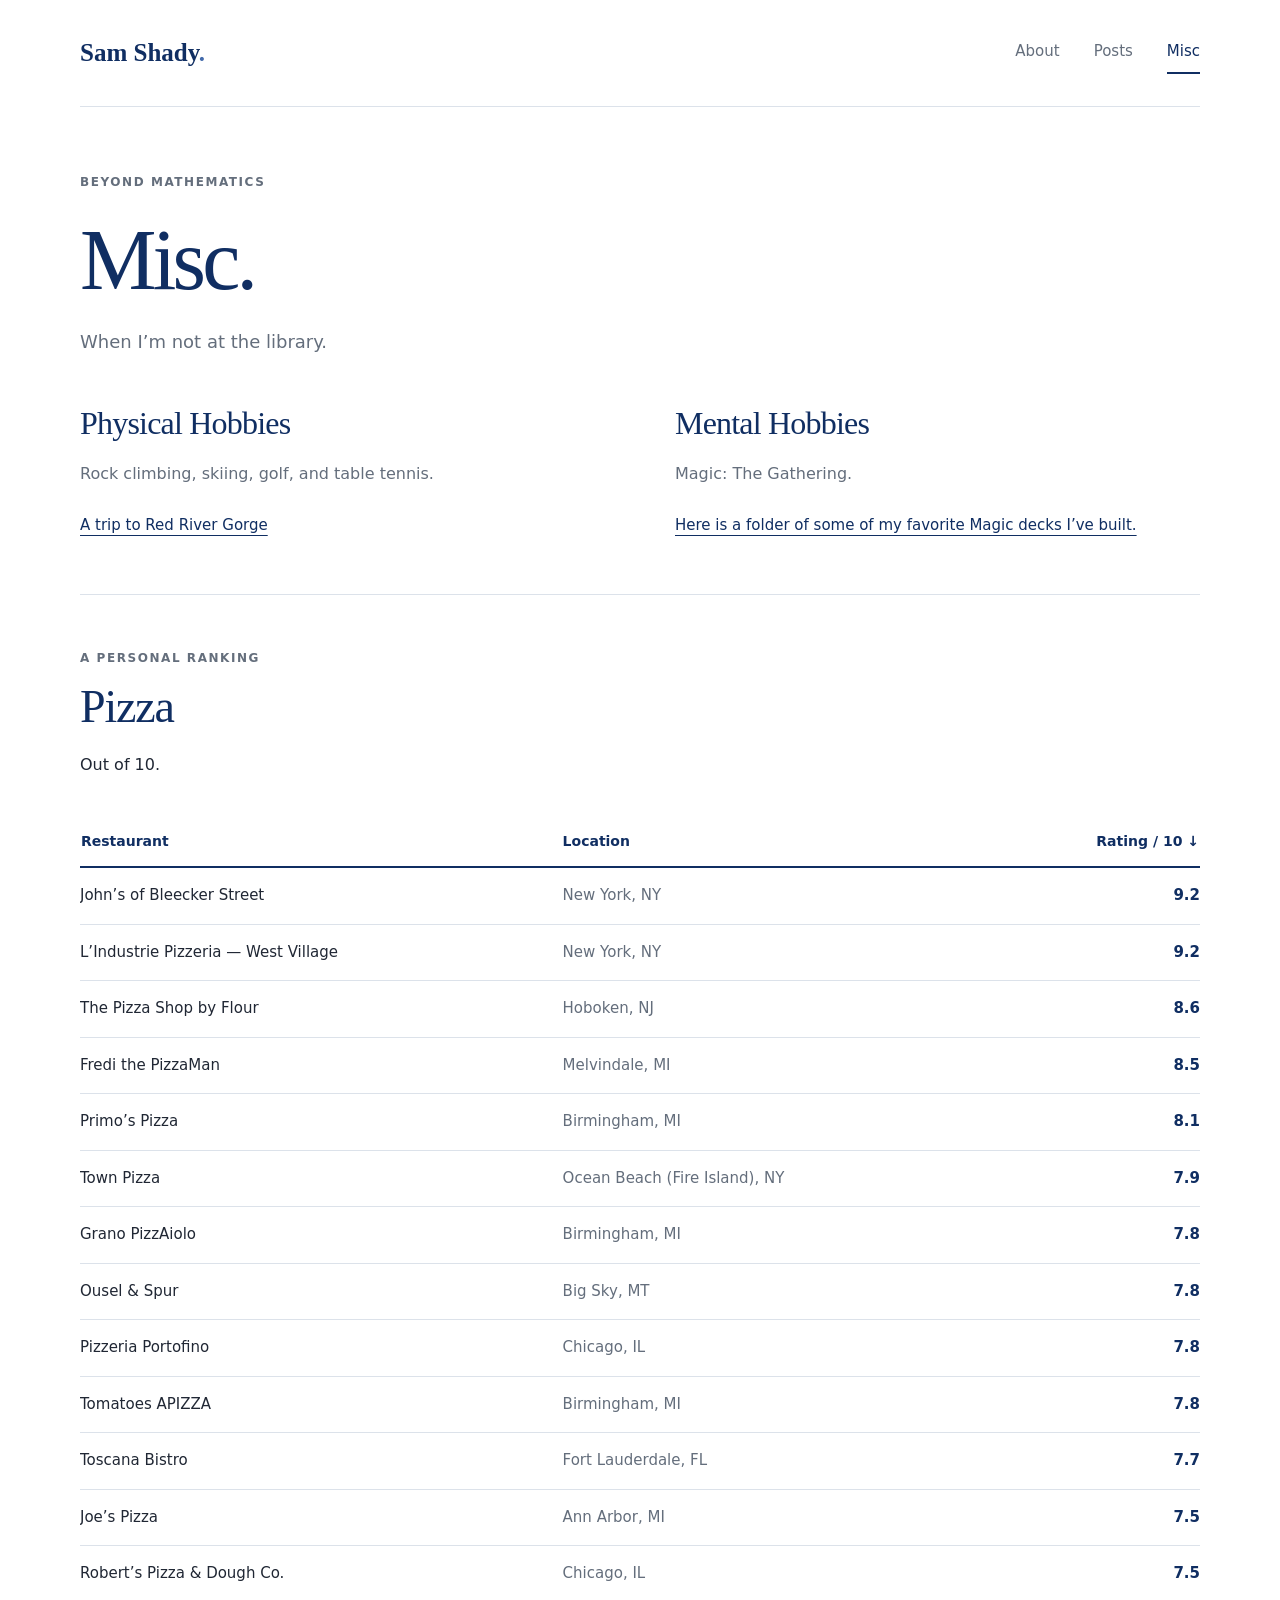
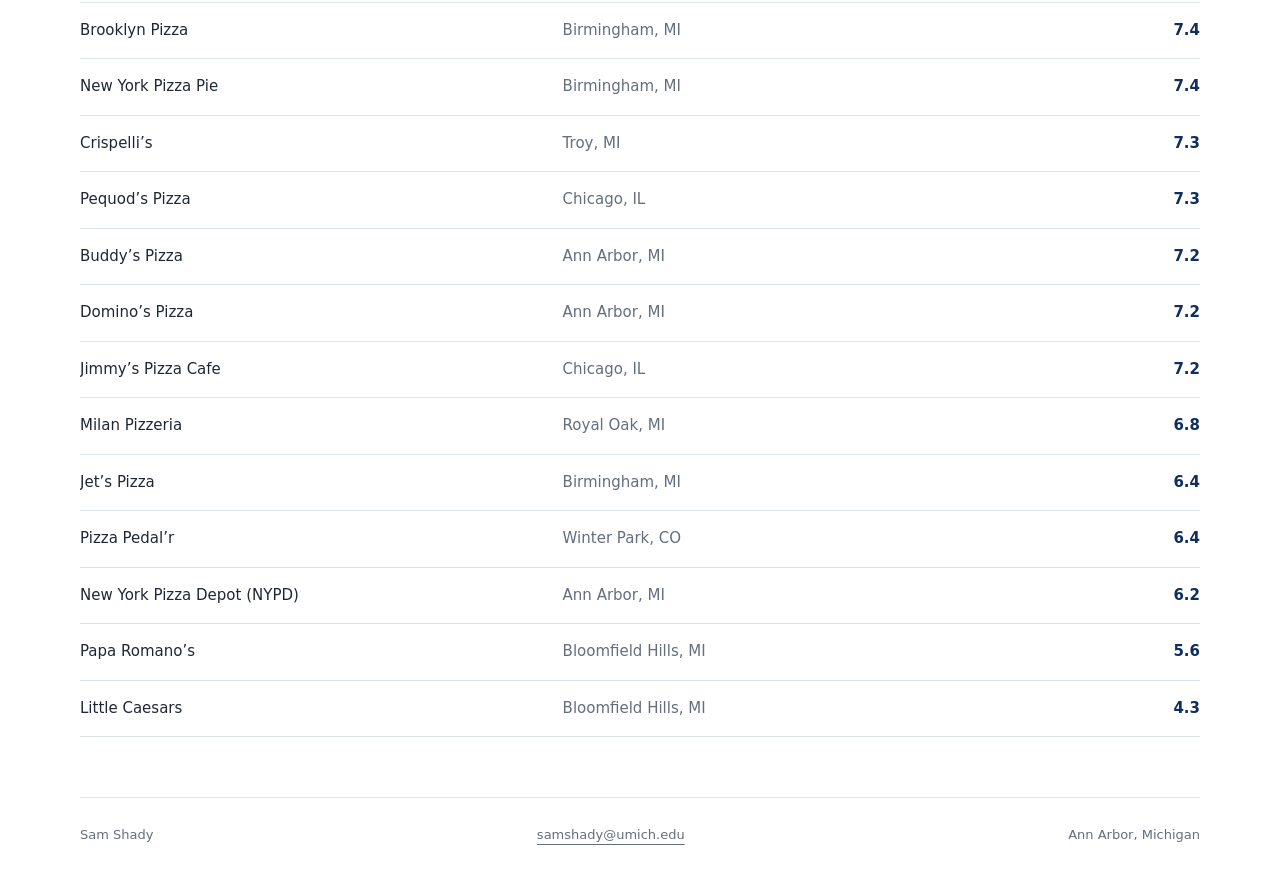
==== commit d6745e8a: "Refine hobby categories and pizza section labels" ====
--- a/misc/index.html
+++ b/misc/index.html
@@ -1 +1 @@
-<!doctype html><html lang="en"><head><meta charset="utf-8"><meta name="viewport" content="width=device-width, initial-scale=1"><title>Misc | Sam Shady</title><meta name="description" content="Sam Shady is a University of Michigan mathematics student interested in topology, combinatorics, optimization, and computational mathematics."><link rel="icon" href="../assets/favicon.svg" type="image/svg+xml"><link rel="stylesheet" href="../assets/style.css"><script src="../assets/site.js" defer></script></head><body><a class="skip" href="#main">Skip to content</a><header><a class="wordmark" href="../">Sam Shady<span class="wordmark-dot">.</span></a><nav aria-label="Main navigation"><a href="../">About</a><a href="../posts/">Posts</a><a href="../misc/" aria-current="page">Misc</a></nav></header><main id="main"><section class="page-heading"><p class="eyebrow">Beyond mathematics</p><h1>Misc.</h1><p>When I’m not at the library.</p></section><section class="hobbies" aria-label="Personal interests"><div><h2>Movement hobbies</h2><p>Rock climbing, skiing, golf, and table tennis.</p><a class="text-link" href="../posts/red-river-gorge/">A trip to Red River Gorge</a></div><div><h2>Magic: The Gathering.</h2><a class="text-link" href="https://archidekt.com/folders/1912060">Here is a folder of some of my favorite decks</a></div></section><section class="section pizza-section"><div class="section-head"><p class="eyebrow">A personal ranking</p><h2>Pizza, rated.</h2><p>26 places. Ratings out of 10.</p></div><div class="table-wrap"><table id="pizza-table"><caption class="sr-only">Sam’s pizza ratings. Select a column heading to sort.</caption><thead><tr><th scope="col" aria-sort="none"><button type="button" data-sort="0">Restaurant</button></th><th scope="col" aria-sort="none"><button type="button" data-sort="1">Location</button></th><th scope="col" aria-sort="descending"><button type="button" data-sort="2">Rating / 10</button></th></tr></thead><tbody><tr><td>John’s of Bleecker Street</td><td>New York, NY</td><td class="rating">9.2</td></tr><tr><td>L’Industrie Pizzeria — West Village</td><td>New York, NY</td><td class="rating">9.2</td></tr><tr><td>The Pizza Shop by Flour</td><td>Hoboken, NJ</td><td class="rating">8.6</td></tr><tr><td>Fredi the PizzaMan</td><td>Melvindale, MI</td><td class="rating">8.5</td></tr><tr><td>Primo’s Pizza</td><td>Birmingham, MI</td><td class="rating">8.1</td></tr><tr><td>Town Pizza</td><td>Ocean Beach (Fire Island), NY</td><td class="rating">7.9</td></tr><tr><td>Grano PizzAiolo</td><td>Birmingham, MI</td><td class="rating">7.8</td></tr><tr><td>Ousel &amp; Spur</td><td>Big Sky, MT</td><td class="rating">7.8</td></tr><tr><td>Pizzeria Portofino</td><td>Chicago, IL</td><td class="rating">7.8</td></tr><tr><td>Tomatoes APIZZA</td><td>Birmingham, MI</td><td class="rating">7.8</td></tr><tr><td>Toscana Bistro</td><td>Fort Lauderdale, FL</td><td class="rating">7.7</td></tr><tr><td>Joe’s Pizza</td><td>Ann Arbor, MI</td><td class="rating">7.5</td></tr><tr><td>Robert’s Pizza &amp; Dough Co.</td><td>Chicago, IL</td><td class="rating">7.5</td></tr><tr><td>Brooklyn Pizza</td><td>Birmingham, MI</td><td class="rating">7.4</td></tr><tr><td>New York Pizza Pie</td><td>Birmingham, MI</td><td class="rating">7.4</td></tr><tr><td>Crispelli’s</td><td>Troy, MI</td><td class="rating">7.3</td></tr><tr><td>Pequod’s Pizza</td><td>Chicago, IL</td><td class="rating">7.3</td></tr><tr><td>Buddy’s Pizza</td><td>Ann Arbor, MI</td><td class="rating">7.2</td></tr><tr><td>Domino’s Pizza</td><td>Ann Arbor, MI</td><td class="rating">7.2</td></tr><tr><td>Jimmy’s Pizza Cafe</td><td>Chicago, IL</td><td class="rating">7.2</td></tr><tr><td>Milan Pizzeria</td><td>Royal Oak, MI</td><td class="rating">6.8</td></tr><tr><td>Jet’s Pizza</td><td>Birmingham, MI</td><td class="rating">6.4</td></tr><tr><td>Pizza Pedal’r</td><td>Winter Park, CO</td><td class="rating">6.4</td></tr><tr><td>New York Pizza Depot (NYPD)</td><td>Ann Arbor, MI</td><td class="rating">6.2</td></tr><tr><td>Papa Romano’s</td><td>Bloomfield Hills, MI</td><td class="rating">5.6</td></tr><tr><td>Little Caesars</td><td>Bloomfield Hills, MI</td><td class="rating">4.3</td></tr></tbody></table></div><p class="sr-only" id="sort-status" aria-live="polite"></p></section></main><footer><span>Sam Shady</span><a href="mailto:samshady@umich.edu">samshady@umich.edu</a><span>Ann Arbor, Michigan</span></footer></body></html>+<!doctype html><html lang="en"><head><meta charset="utf-8"><meta name="viewport" content="width=device-width, initial-scale=1"><title>Misc | Sam Shady</title><meta name="description" content="Sam Shady is a University of Michigan mathematics student interested in topology, combinatorics, optimization, and computational mathematics."><link rel="icon" href="../assets/favicon.svg" type="image/svg+xml"><link rel="stylesheet" href="../assets/style.css"><script src="../assets/site.js" defer></script></head><body><a class="skip" href="#main">Skip to content</a><header><a class="wordmark" href="../">Sam Shady<span class="wordmark-dot">.</span></a><nav aria-label="Main navigation"><a href="../">About</a><a href="../posts/">Posts</a><a href="../misc/" aria-current="page">Misc</a></nav></header><main id="main"><section class="page-heading"><p class="eyebrow">Beyond mathematics</p><h1>Misc.</h1><p>When I’m not at the library.</p></section><section class="hobbies" aria-label="Personal interests"><div><h2>Physical Hobbies</h2><p>Rock climbing, skiing, golf, and table tennis.</p><a class="text-link" href="../posts/red-river-gorge/">A trip to Red River Gorge</a></div><div><h2>Mental Hobbies</h2><p>Magic: The Gathering.</p><a class="text-link" href="https://archidekt.com/folders/1912060">Here is a folder of some of my favorite Magic decks I’ve built.</a></div></section><section class="section pizza-section"><div class="section-head"><p class="eyebrow">A personal ranking</p><h2>Pizza</h2><p>Out of 10.</p></div><div class="table-wrap"><table id="pizza-table"><caption class="sr-only">Sam’s pizza ratings. Select a column heading to sort.</caption><thead><tr><th scope="col" aria-sort="none"><button type="button" data-sort="0">Restaurant</button></th><th scope="col" aria-sort="none"><button type="button" data-sort="1">Location</button></th><th scope="col" aria-sort="descending"><button type="button" data-sort="2">Rating / 10</button></th></tr></thead><tbody><tr><td>John’s of Bleecker Street</td><td>New York, NY</td><td class="rating">9.2</td></tr><tr><td>L’Industrie Pizzeria — West Village</td><td>New York, NY</td><td class="rating">9.2</td></tr><tr><td>The Pizza Shop by Flour</td><td>Hoboken, NJ</td><td class="rating">8.6</td></tr><tr><td>Fredi the PizzaMan</td><td>Melvindale, MI</td><td class="rating">8.5</td></tr><tr><td>Primo’s Pizza</td><td>Birmingham, MI</td><td class="rating">8.1</td></tr><tr><td>Town Pizza</td><td>Ocean Beach (Fire Island), NY</td><td class="rating">7.9</td></tr><tr><td>Grano PizzAiolo</td><td>Birmingham, MI</td><td class="rating">7.8</td></tr><tr><td>Ousel &amp; Spur</td><td>Big Sky, MT</td><td class="rating">7.8</td></tr><tr><td>Pizzeria Portofino</td><td>Chicago, IL</td><td class="rating">7.8</td></tr><tr><td>Tomatoes APIZZA</td><td>Birmingham, MI</td><td class="rating">7.8</td></tr><tr><td>Toscana Bistro</td><td>Fort Lauderdale, FL</td><td class="rating">7.7</td></tr><tr><td>Joe’s Pizza</td><td>Ann Arbor, MI</td><td class="rating">7.5</td></tr><tr><td>Robert’s Pizza &amp; Dough Co.</td><td>Chicago, IL</td><td class="rating">7.5</td></tr><tr><td>Brooklyn Pizza</td><td>Birmingham, MI</td><td class="rating">7.4</td></tr><tr><td>New York Pizza Pie</td><td>Birmingham, MI</td><td class="rating">7.4</td></tr><tr><td>Crispelli’s</td><td>Troy, MI</td><td class="rating">7.3</td></tr><tr><td>Pequod’s Pizza</td><td>Chicago, IL</td><td class="rating">7.3</td></tr><tr><td>Buddy’s Pizza</td><td>Ann Arbor, MI</td><td class="rating">7.2</td></tr><tr><td>Domino’s Pizza</td><td>Ann Arbor, MI</td><td class="rating">7.2</td></tr><tr><td>Jimmy’s Pizza Cafe</td><td>Chicago, IL</td><td class="rating">7.2</td></tr><tr><td>Milan Pizzeria</td><td>Royal Oak, MI</td><td class="rating">6.8</td></tr><tr><td>Jet’s Pizza</td><td>Birmingham, MI</td><td class="rating">6.4</td></tr><tr><td>Pizza Pedal’r</td><td>Winter Park, CO</td><td class="rating">6.4</td></tr><tr><td>New York Pizza Depot (NYPD)</td><td>Ann Arbor, MI</td><td class="rating">6.2</td></tr><tr><td>Papa Romano’s</td><td>Bloomfield Hills, MI</td><td class="rating">5.6</td></tr><tr><td>Little Caesars</td><td>Bloomfield Hills, MI</td><td class="rating">4.3</td></tr></tbody></table></div><p class="sr-only" id="sort-status" aria-live="polite"></p></section></main><footer><span>Sam Shady</span><a href="mailto:samshady@umich.edu">samshady@umich.edu</a><span>Ann Arbor, Michigan</span></footer></body></html>
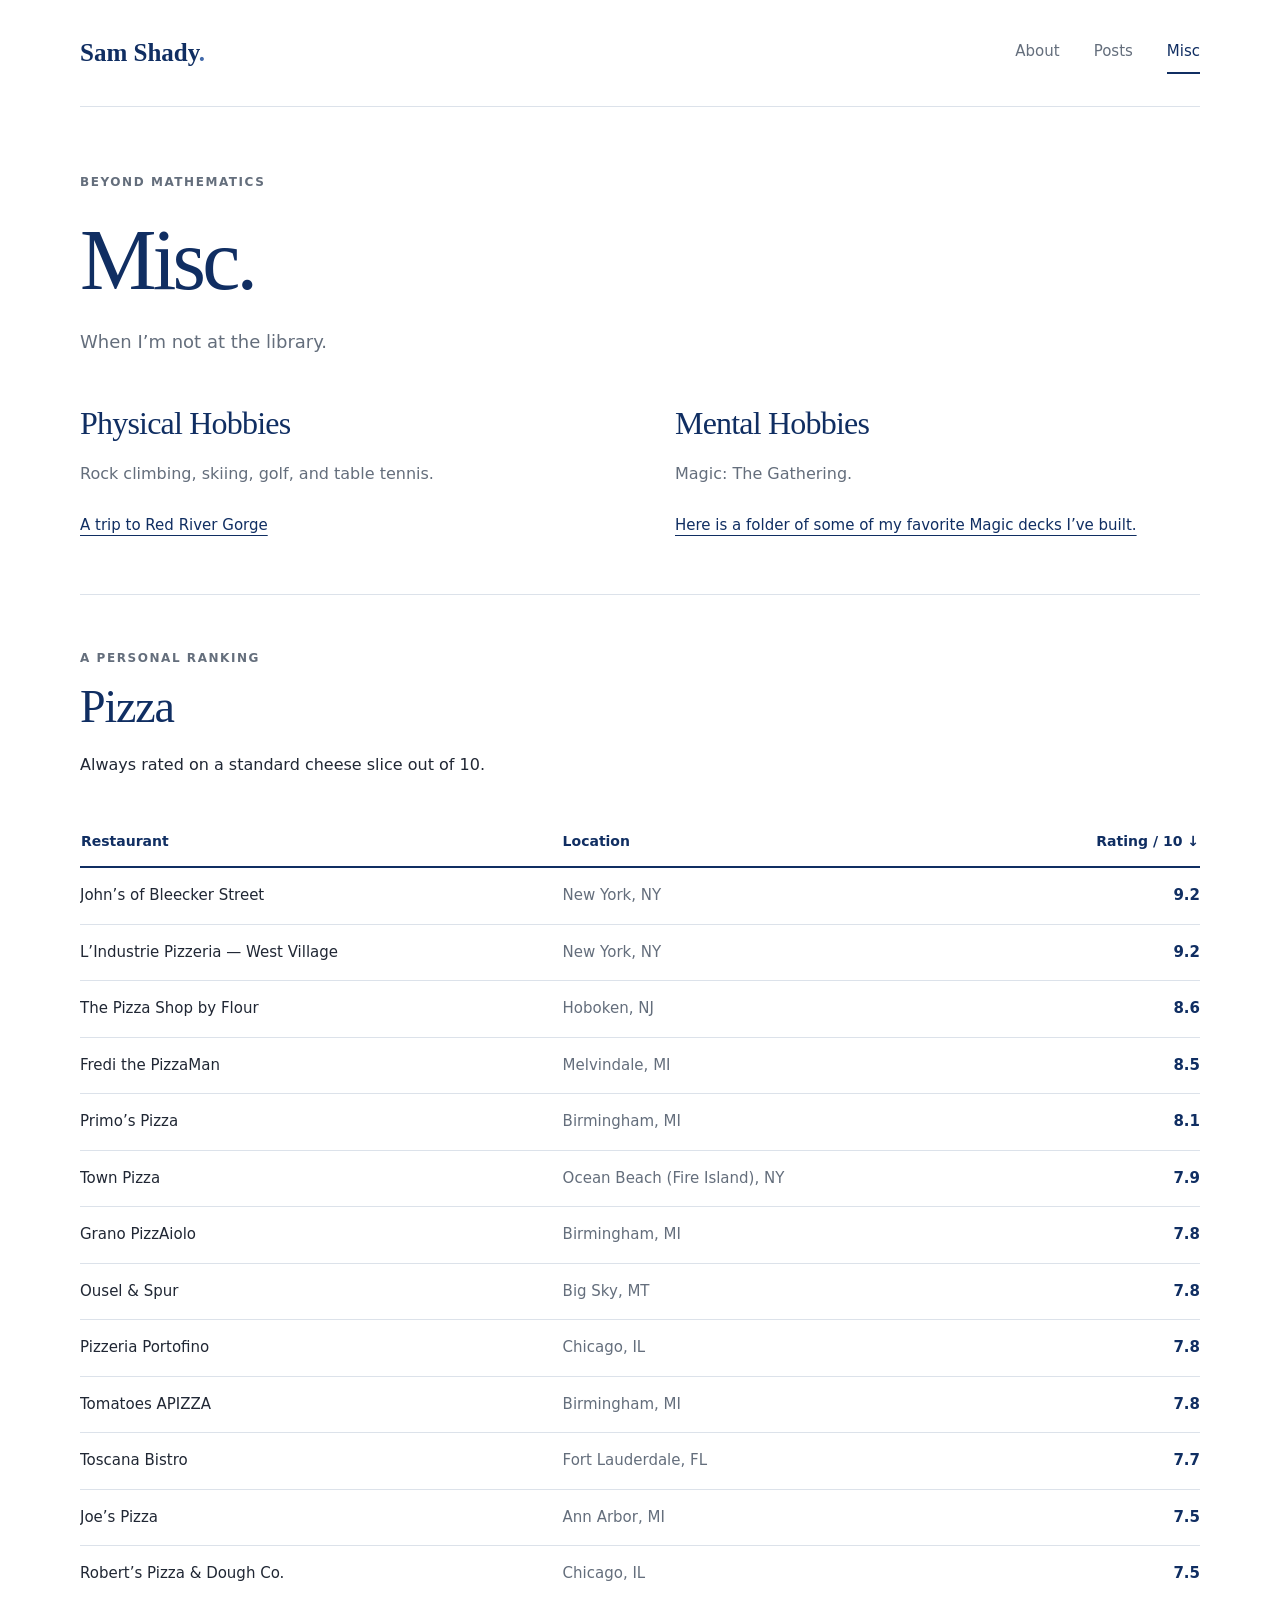
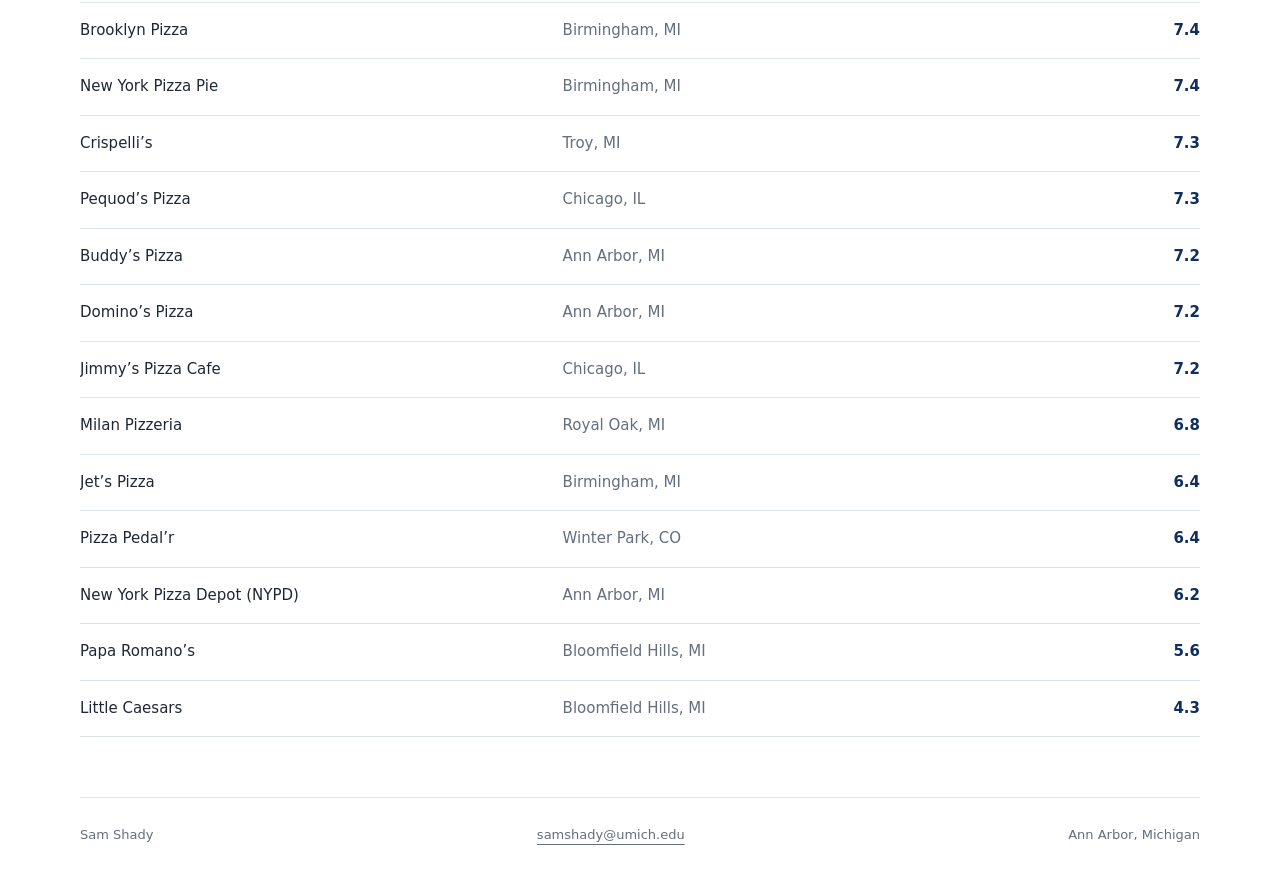
==== commit 18e051f4: "Clarify pizza ratings use standard cheese slices" ====
--- a/misc/index.html
+++ b/misc/index.html
@@ -1 +1 @@
-<!doctype html><html lang="en"><head><meta charset="utf-8"><meta name="viewport" content="width=device-width, initial-scale=1"><title>Misc | Sam Shady</title><meta name="description" content="Sam Shady is a University of Michigan mathematics student interested in topology, combinatorics, optimization, and computational mathematics."><link rel="icon" href="../assets/favicon.svg" type="image/svg+xml"><link rel="stylesheet" href="../assets/style.css"><script src="../assets/site.js" defer></script></head><body><a class="skip" href="#main">Skip to content</a><header><a class="wordmark" href="../">Sam Shady<span class="wordmark-dot">.</span></a><nav aria-label="Main navigation"><a href="../">About</a><a href="../posts/">Posts</a><a href="../misc/" aria-current="page">Misc</a></nav></header><main id="main"><section class="page-heading"><p class="eyebrow">Beyond mathematics</p><h1>Misc.</h1><p>When I’m not at the library.</p></section><section class="hobbies" aria-label="Personal interests"><div><h2>Physical Hobbies</h2><p>Rock climbing, skiing, golf, and table tennis.</p><a class="text-link" href="../posts/red-river-gorge/">A trip to Red River Gorge</a></div><div><h2>Mental Hobbies</h2><p>Magic: The Gathering.</p><a class="text-link" href="https://archidekt.com/folders/1912060">Here is a folder of some of my favorite Magic decks I’ve built.</a></div></section><section class="section pizza-section"><div class="section-head"><p class="eyebrow">A personal ranking</p><h2>Pizza</h2><p>Out of 10.</p></div><div class="table-wrap"><table id="pizza-table"><caption class="sr-only">Sam’s pizza ratings. Select a column heading to sort.</caption><thead><tr><th scope="col" aria-sort="none"><button type="button" data-sort="0">Restaurant</button></th><th scope="col" aria-sort="none"><button type="button" data-sort="1">Location</button></th><th scope="col" aria-sort="descending"><button type="button" data-sort="2">Rating / 10</button></th></tr></thead><tbody><tr><td>John’s of Bleecker Street</td><td>New York, NY</td><td class="rating">9.2</td></tr><tr><td>L’Industrie Pizzeria — West Village</td><td>New York, NY</td><td class="rating">9.2</td></tr><tr><td>The Pizza Shop by Flour</td><td>Hoboken, NJ</td><td class="rating">8.6</td></tr><tr><td>Fredi the PizzaMan</td><td>Melvindale, MI</td><td class="rating">8.5</td></tr><tr><td>Primo’s Pizza</td><td>Birmingham, MI</td><td class="rating">8.1</td></tr><tr><td>Town Pizza</td><td>Ocean Beach (Fire Island), NY</td><td class="rating">7.9</td></tr><tr><td>Grano PizzAiolo</td><td>Birmingham, MI</td><td class="rating">7.8</td></tr><tr><td>Ousel &amp; Spur</td><td>Big Sky, MT</td><td class="rating">7.8</td></tr><tr><td>Pizzeria Portofino</td><td>Chicago, IL</td><td class="rating">7.8</td></tr><tr><td>Tomatoes APIZZA</td><td>Birmingham, MI</td><td class="rating">7.8</td></tr><tr><td>Toscana Bistro</td><td>Fort Lauderdale, FL</td><td class="rating">7.7</td></tr><tr><td>Joe’s Pizza</td><td>Ann Arbor, MI</td><td class="rating">7.5</td></tr><tr><td>Robert’s Pizza &amp; Dough Co.</td><td>Chicago, IL</td><td class="rating">7.5</td></tr><tr><td>Brooklyn Pizza</td><td>Birmingham, MI</td><td class="rating">7.4</td></tr><tr><td>New York Pizza Pie</td><td>Birmingham, MI</td><td class="rating">7.4</td></tr><tr><td>Crispelli’s</td><td>Troy, MI</td><td class="rating">7.3</td></tr><tr><td>Pequod’s Pizza</td><td>Chicago, IL</td><td class="rating">7.3</td></tr><tr><td>Buddy’s Pizza</td><td>Ann Arbor, MI</td><td class="rating">7.2</td></tr><tr><td>Domino’s Pizza</td><td>Ann Arbor, MI</td><td class="rating">7.2</td></tr><tr><td>Jimmy’s Pizza Cafe</td><td>Chicago, IL</td><td class="rating">7.2</td></tr><tr><td>Milan Pizzeria</td><td>Royal Oak, MI</td><td class="rating">6.8</td></tr><tr><td>Jet’s Pizza</td><td>Birmingham, MI</td><td class="rating">6.4</td></tr><tr><td>Pizza Pedal’r</td><td>Winter Park, CO</td><td class="rating">6.4</td></tr><tr><td>New York Pizza Depot (NYPD)</td><td>Ann Arbor, MI</td><td class="rating">6.2</td></tr><tr><td>Papa Romano’s</td><td>Bloomfield Hills, MI</td><td class="rating">5.6</td></tr><tr><td>Little Caesars</td><td>Bloomfield Hills, MI</td><td class="rating">4.3</td></tr></tbody></table></div><p class="sr-only" id="sort-status" aria-live="polite"></p></section></main><footer><span>Sam Shady</span><a href="mailto:samshady@umich.edu">samshady@umich.edu</a><span>Ann Arbor, Michigan</span></footer></body></html>+<!doctype html><html lang="en"><head><meta charset="utf-8"><meta name="viewport" content="width=device-width, initial-scale=1"><title>Misc | Sam Shady</title><meta name="description" content="Sam Shady is a University of Michigan mathematics student interested in topology, combinatorics, optimization, and computational mathematics."><link rel="icon" href="../assets/favicon.svg" type="image/svg+xml"><link rel="stylesheet" href="../assets/style.css"><script src="../assets/site.js" defer></script></head><body><a class="skip" href="#main">Skip to content</a><header><a class="wordmark" href="../">Sam Shady<span class="wordmark-dot">.</span></a><nav aria-label="Main navigation"><a href="../">About</a><a href="../posts/">Posts</a><a href="../misc/" aria-current="page">Misc</a></nav></header><main id="main"><section class="page-heading"><p class="eyebrow">Beyond mathematics</p><h1>Misc.</h1><p>When I’m not at the library.</p></section><section class="hobbies" aria-label="Personal interests"><div><h2>Physical Hobbies</h2><p>Rock climbing, skiing, golf, and table tennis.</p><a class="text-link" href="../posts/red-river-gorge/">A trip to Red River Gorge</a></div><div><h2>Mental Hobbies</h2><p>Magic: The Gathering.</p><a class="text-link" href="https://archidekt.com/folders/1912060">Here is a folder of some of my favorite Magic decks I’ve built.</a></div></section><section class="section pizza-section"><div class="section-head"><p class="eyebrow">A personal ranking</p><h2>Pizza</h2><p>Always rated on a standard cheese slice out of 10.</p></div><div class="table-wrap"><table id="pizza-table"><caption class="sr-only">Sam’s pizza ratings. Select a column heading to sort.</caption><thead><tr><th scope="col" aria-sort="none"><button type="button" data-sort="0">Restaurant</button></th><th scope="col" aria-sort="none"><button type="button" data-sort="1">Location</button></th><th scope="col" aria-sort="descending"><button type="button" data-sort="2">Rating / 10</button></th></tr></thead><tbody><tr><td>John’s of Bleecker Street</td><td>New York, NY</td><td class="rating">9.2</td></tr><tr><td>L’Industrie Pizzeria — West Village</td><td>New York, NY</td><td class="rating">9.2</td></tr><tr><td>The Pizza Shop by Flour</td><td>Hoboken, NJ</td><td class="rating">8.6</td></tr><tr><td>Fredi the PizzaMan</td><td>Melvindale, MI</td><td class="rating">8.5</td></tr><tr><td>Primo’s Pizza</td><td>Birmingham, MI</td><td class="rating">8.1</td></tr><tr><td>Town Pizza</td><td>Ocean Beach (Fire Island), NY</td><td class="rating">7.9</td></tr><tr><td>Grano PizzAiolo</td><td>Birmingham, MI</td><td class="rating">7.8</td></tr><tr><td>Ousel &amp; Spur</td><td>Big Sky, MT</td><td class="rating">7.8</td></tr><tr><td>Pizzeria Portofino</td><td>Chicago, IL</td><td class="rating">7.8</td></tr><tr><td>Tomatoes APIZZA</td><td>Birmingham, MI</td><td class="rating">7.8</td></tr><tr><td>Toscana Bistro</td><td>Fort Lauderdale, FL</td><td class="rating">7.7</td></tr><tr><td>Joe’s Pizza</td><td>Ann Arbor, MI</td><td class="rating">7.5</td></tr><tr><td>Robert’s Pizza &amp; Dough Co.</td><td>Chicago, IL</td><td class="rating">7.5</td></tr><tr><td>Brooklyn Pizza</td><td>Birmingham, MI</td><td class="rating">7.4</td></tr><tr><td>New York Pizza Pie</td><td>Birmingham, MI</td><td class="rating">7.4</td></tr><tr><td>Crispelli’s</td><td>Troy, MI</td><td class="rating">7.3</td></tr><tr><td>Pequod’s Pizza</td><td>Chicago, IL</td><td class="rating">7.3</td></tr><tr><td>Buddy’s Pizza</td><td>Ann Arbor, MI</td><td class="rating">7.2</td></tr><tr><td>Domino’s Pizza</td><td>Ann Arbor, MI</td><td class="rating">7.2</td></tr><tr><td>Jimmy’s Pizza Cafe</td><td>Chicago, IL</td><td class="rating">7.2</td></tr><tr><td>Milan Pizzeria</td><td>Royal Oak, MI</td><td class="rating">6.8</td></tr><tr><td>Jet’s Pizza</td><td>Birmingham, MI</td><td class="rating">6.4</td></tr><tr><td>Pizza Pedal’r</td><td>Winter Park, CO</td><td class="rating">6.4</td></tr><tr><td>New York Pizza Depot (NYPD)</td><td>Ann Arbor, MI</td><td class="rating">6.2</td></tr><tr><td>Papa Romano’s</td><td>Bloomfield Hills, MI</td><td class="rating">5.6</td></tr><tr><td>Little Caesars</td><td>Bloomfield Hills, MI</td><td class="rating">4.3</td></tr></tbody></table></div><p class="sr-only" id="sort-status" aria-live="polite"></p></section></main><footer><span>Sam Shady</span><a href="mailto:samshady@umich.edu">samshady@umich.edu</a><span>Ann Arbor, Michigan</span></footer></body></html>
